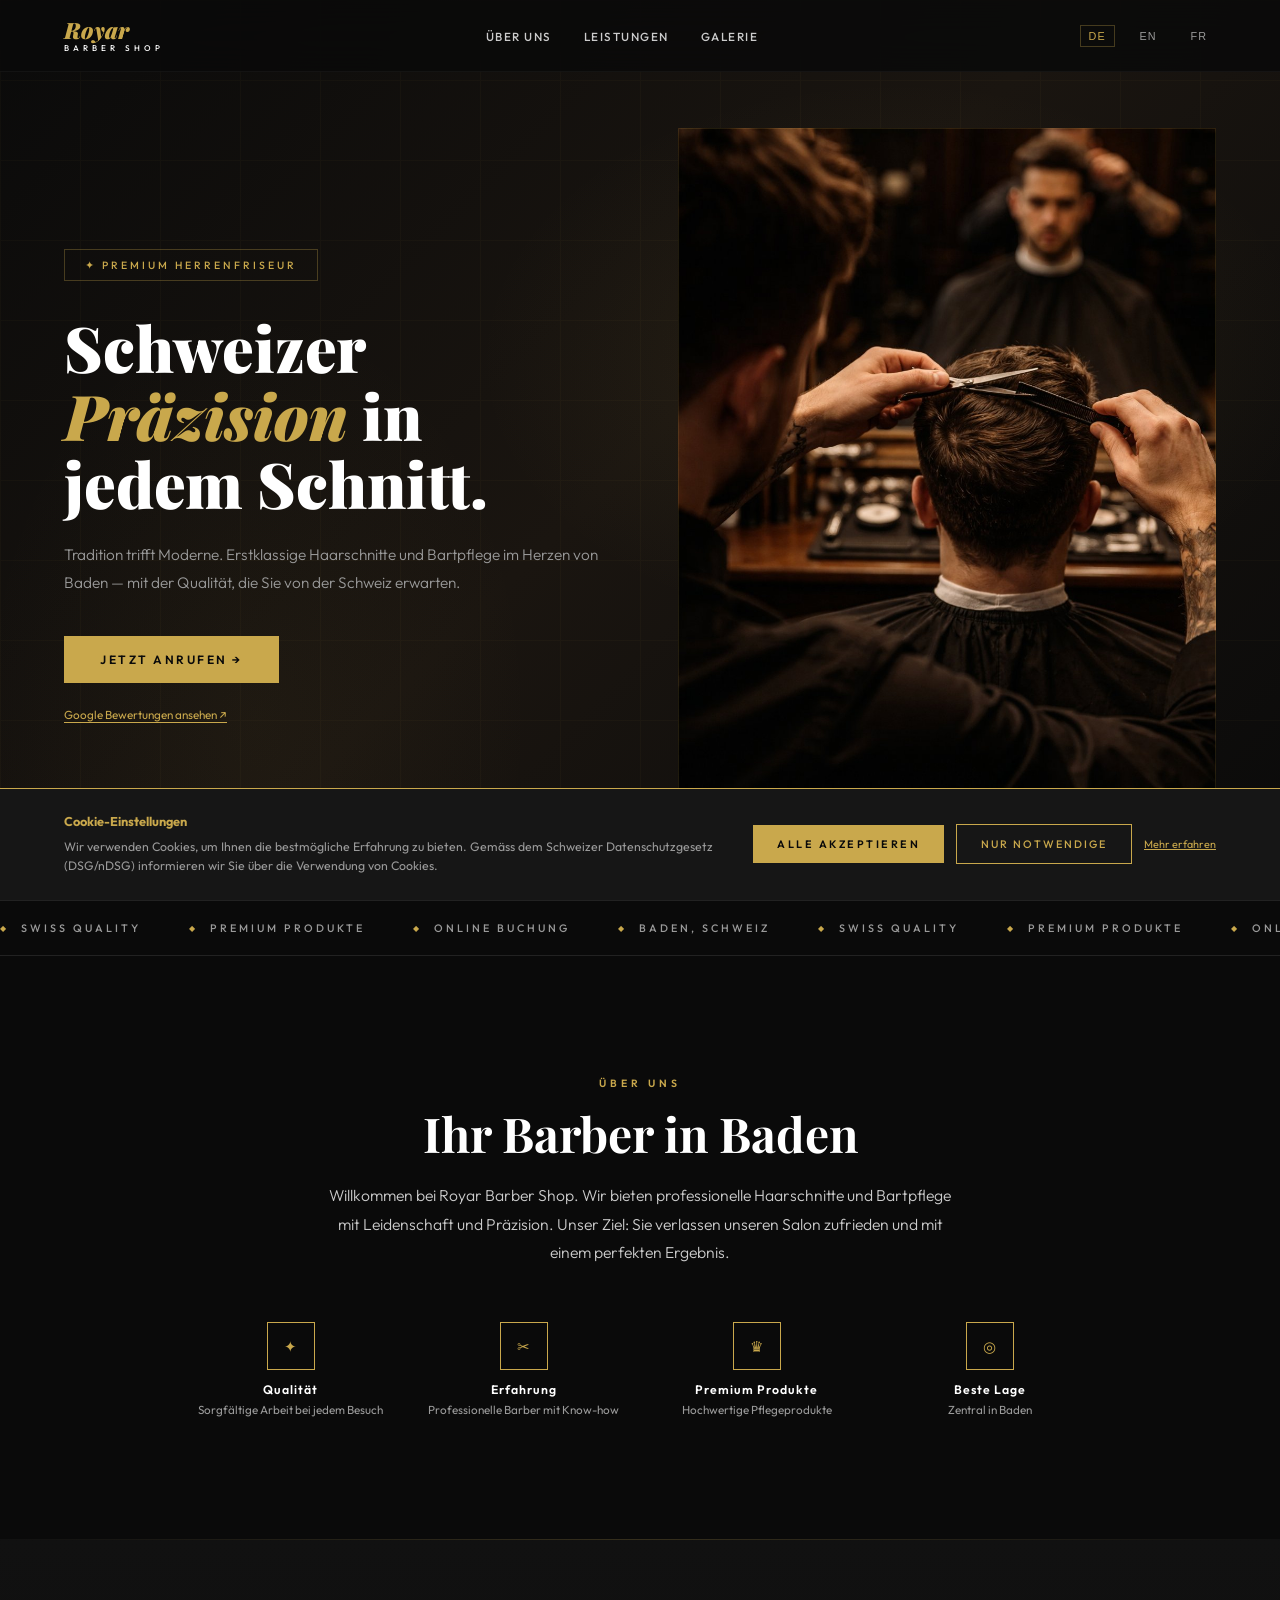
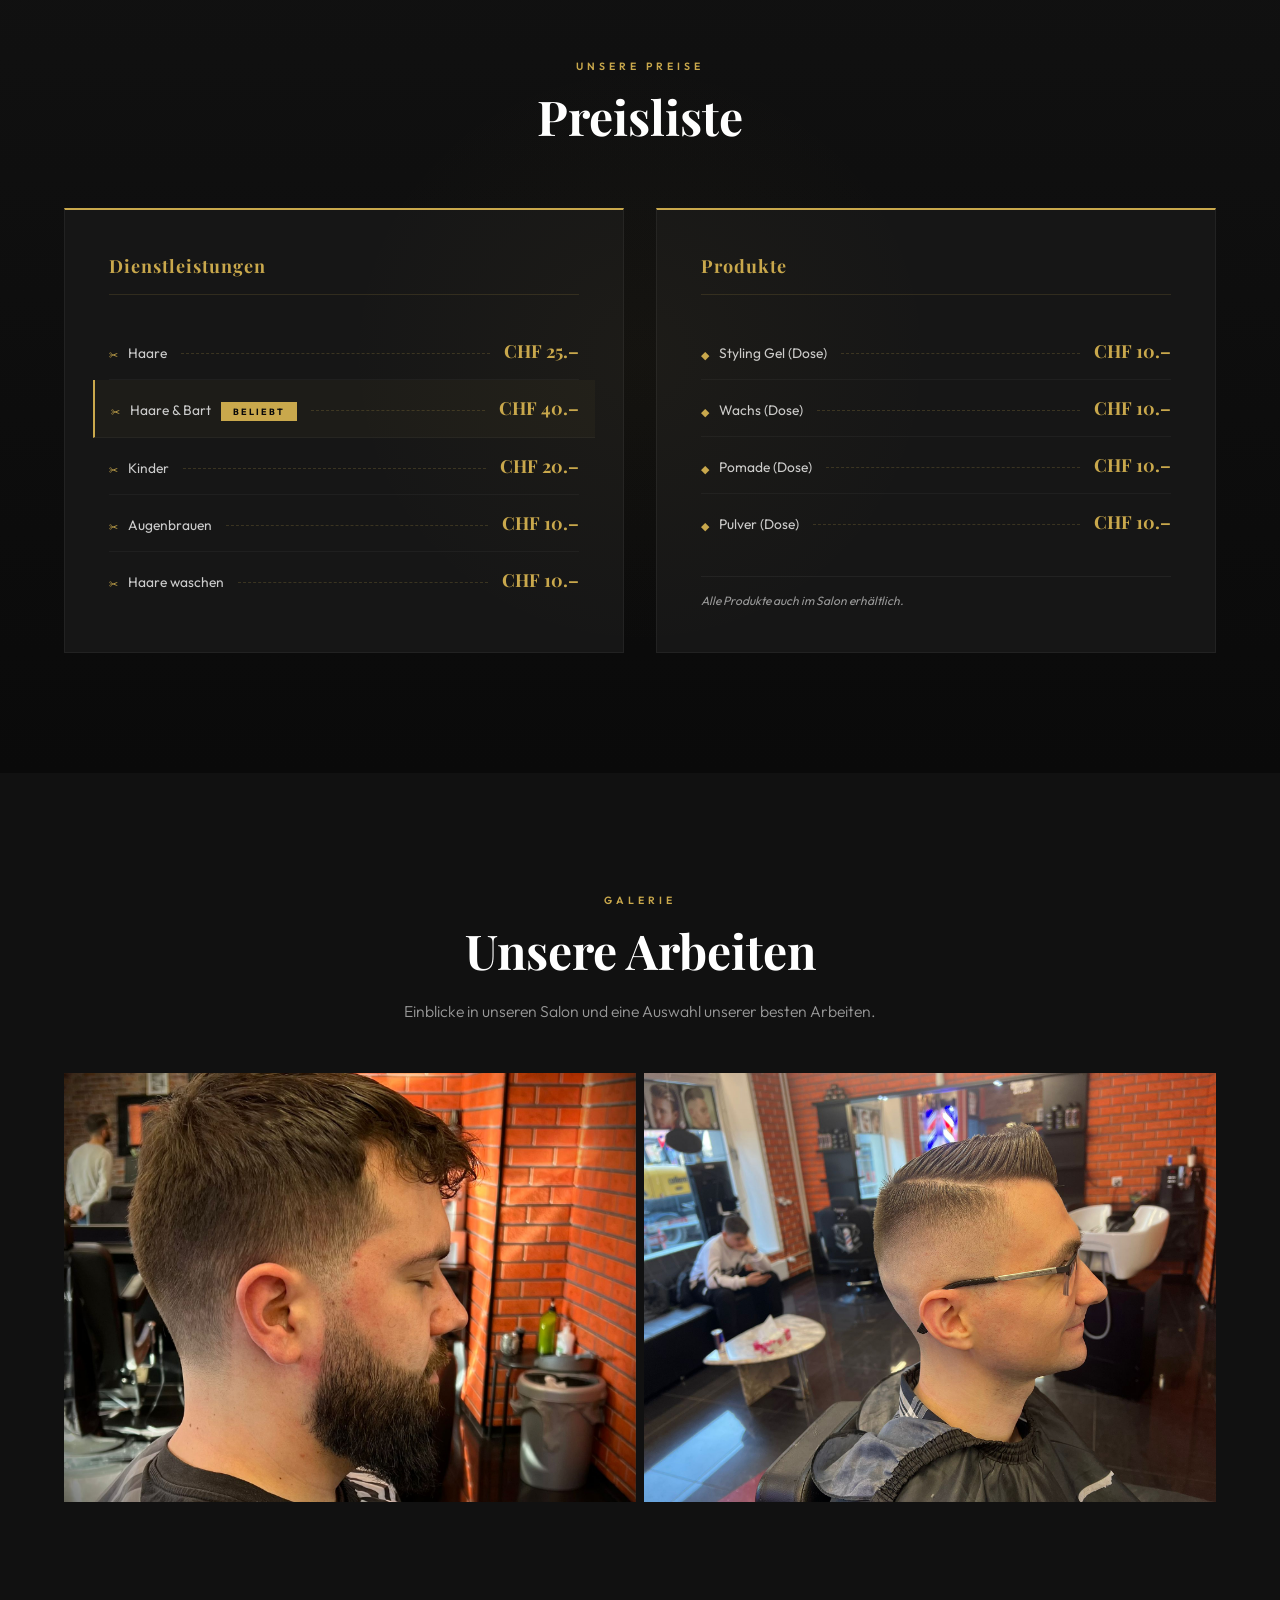
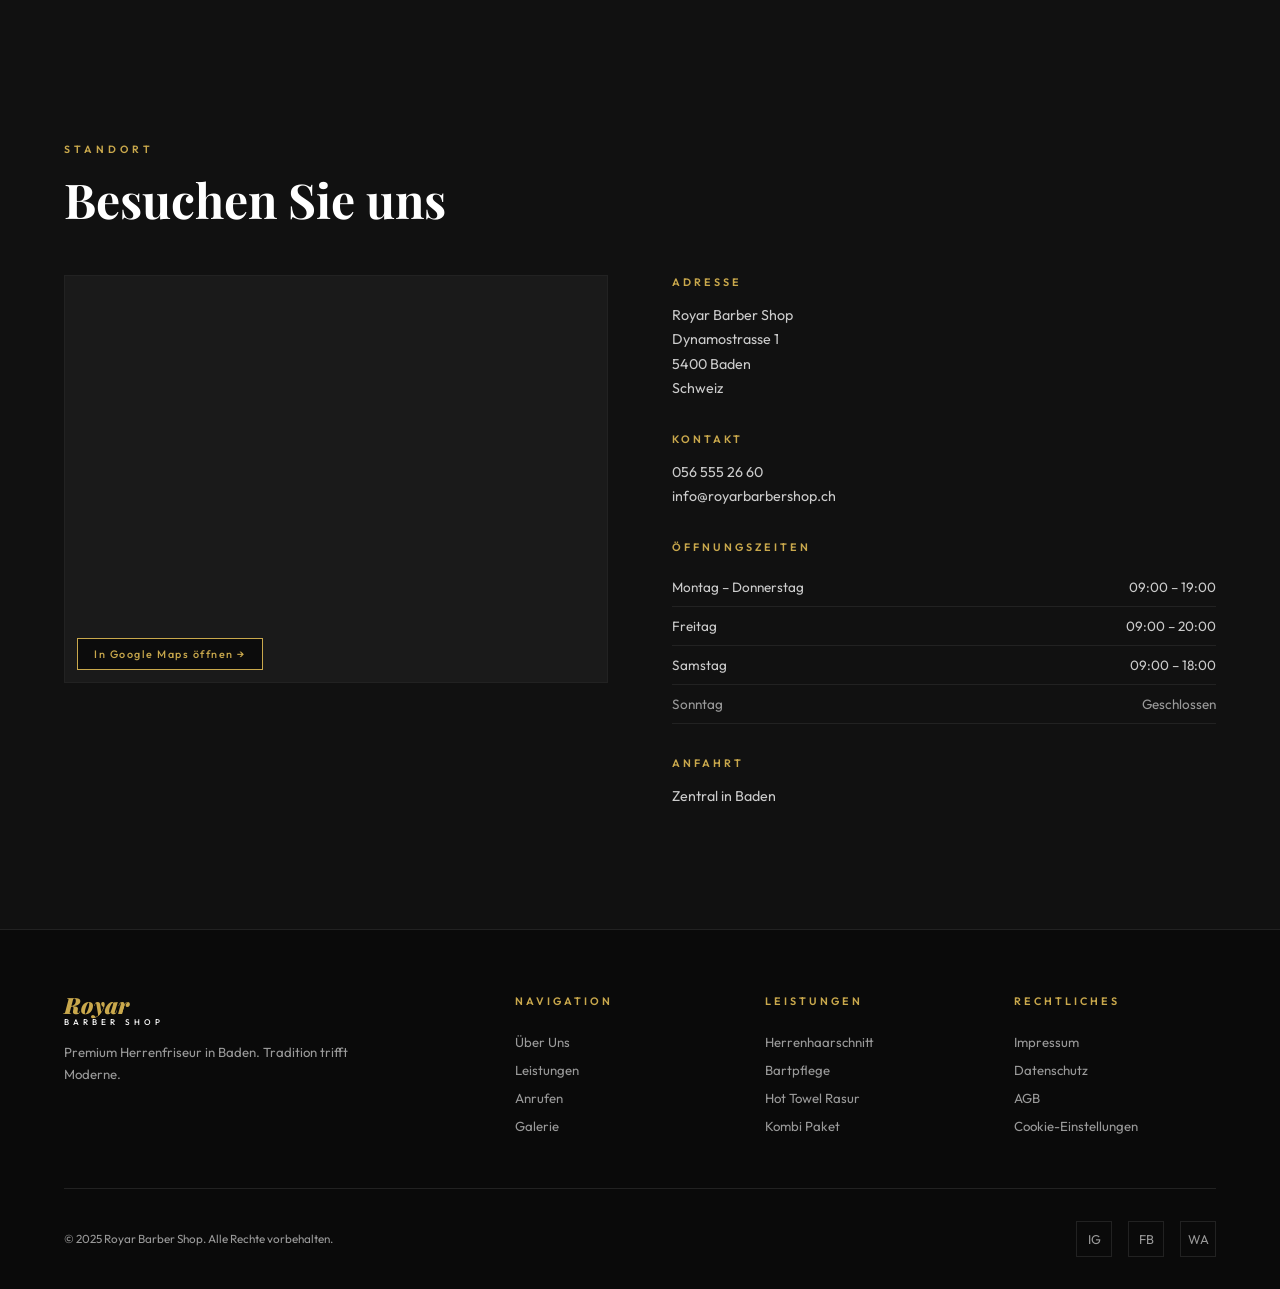
==== index.html @ 0e636677 "cache-busting, fallback degerler ve hata yakalama eklendi - localStorage temizleme: eski royar_data " ====
<!DOCTYPE html>
<html lang="de" dir="ltr">
<head>
<meta charset="UTF-8">
<meta name="viewport" content="width=device-width, initial-scale=1.0">
<title>ROYAR BARBER SHOP — Premium Herrenfriseur Baden</title>
<meta name="description" content="Premium Herrenfriseur in Baden. Tradition trifft Moderne. Erleben Sie Schweizer Präzision in jedem Schnitt. Jetzt online Termin buchen.">
<meta name="theme-color" content="#0A0A0A">
<link rel="alternate" hreflang="de" href="https://royarbarbershop.ch/">
<link rel="alternate" hreflang="en" href="https://royarbarbershop.ch/en/">
<link rel="alternate" hreflang="fr" href="https://royarbarbershop.ch/fr/">
<meta property="og:title" content="ROYAR BARBER SHOP — Premium Herrenfriseur in Baden">
<meta property="og:description" content="Tradition trifft Moderne. Schweizer Präzision in jedem Schnitt.">
<meta property="og:type" content="website">
<meta property="og:locale" content="de_CH">
<meta property="og:locale:alternate" content="en_GB">
<meta property="og:locale:alternate" content="fr_CH">
<script type="application/ld+json">{"@context":"https://schema.org","@type":"BarberShop","name":"ROYAR BARBER SHOP","description":"Premium Herrenfriseur in Baden","url":"https://royarbarbershop.ch","image":"https://royarbarbershop.ch/hero.jpg","address":{"@type":"PostalAddress","streetAddress":"Dynamostrasse 1","addressLocality":"Baden","postalCode":"5400","addressRegion":"AG","addressCountry":"CH"},"geo":{"@type":"GeoCoordinates","latitude":47.3769,"longitude":8.5417},"telephone":"0565552660","email":"info@royarbarbershop.ch","priceRange":"CHF 10 - CHF 40","currenciesAccepted":"CHF","paymentAccepted":"Cash, Credit Card, TWINT","openingHoursSpecification":[{"@type":"OpeningHoursSpecification","dayOfWeek":["Monday","Tuesday","Wednesday","Thursday"],"opens":"09:00","closes":"19:00"},{"@type":"OpeningHoursSpecification","dayOfWeek":"Friday","opens":"09:00","closes":"20:00"},{"@type":"OpeningHoursSpecification","dayOfWeek":"Saturday","opens":"09:00","closes":"18:00"}],"hasOfferCatalog":{"@type":"OfferCatalog","name":"Dienstleistungen","itemListElement":[{"@type":"Offer","itemOffered":{"@type":"Service","name":"Haare"},"price":"25","priceCurrency":"CHF"},{"@type":"Offer","itemOffered":{"@type":"Service","name":"Haare & Bart"},"price":"40","priceCurrency":"CHF"},{"@type":"Offer","itemOffered":{"@type":"Service","name":"Kinder"},"price":"20","priceCurrency":"CHF"},{"@type":"Offer","itemOffered":{"@type":"Service","name":"Augenbrauen"},"price":"10","priceCurrency":"CHF"},{"@type":"Offer","itemOffered":{"@type":"Service","name":"Haare waschen"},"price":"10","priceCurrency":"CHF"}]}}</script>
<!-- Google Analytics 4 — wird später konfiguriert -->
<link rel="icon" type="image/svg+xml" href="data:image/svg+xml,%3Csvg xmlns='http://www.w3.org/2000/svg' viewBox='0 0 32 32'%3E%3Crect width='32' height='32' rx='6' fill='%230A0A0A'/%3E%3Ctext x='50%25' y='54%25' dominant-baseline='middle' text-anchor='middle' font-family='Georgia,serif' font-size='20' font-weight='bold' fill='%23C9A84C'%3ER%3C/text%3E%3C/svg%3E">
<link rel="preconnect" href="https://fonts.googleapis.com">
<link rel="preconnect" href="https://fonts.gstatic.com" crossorigin>
<link href="https://fonts.googleapis.com/css2?family=Playfair+Display:ital,wght@0,400;0,700;0,900;1,400&family=Outfit:wght@300;400;500;600;700&display=swap" rel="stylesheet">
<link rel="stylesheet" href="styles.css">
</head>
<body>
<!-- Skip Link for a11y -->
<a href="#main" class="skip-link">Zum Inhalt springen</a>

<nav id="nav" role="navigation" aria-label="Hauptnavigation"><div class="nav-in">
<a href="#" class="logo" aria-label="Royar Barber Shop - Startseite"><div class="logo-text"><span class="logo-name">Royar</span><span class="logo-sub">BARBER SHOP</span></div></a>
<ul class="nav-links" role="list">
<li><a href="#about" data-i18n="nav_about">Über Uns</a></li>
<li><a href="#services" data-i18n="nav_services">Leistungen</a></li>
<li><a href="#gallery" data-i18n="nav_gallery">Galerie</a></li>
</ul>
<div class="nav-r">
<button class="lang-btn on" data-lang="de" aria-label="Deutsch">DE</button>
<button class="lang-btn" data-lang="en" aria-label="English">EN</button>
<button class="lang-btn" data-lang="fr" aria-label="Français">FR</button>
<button class="burger" id="burger" aria-label="Menü öffnen" aria-expanded="false" aria-controls="mobMenu"><span></span><span></span><span></span></button>
</div></div></nav>

<div class="mob-menu" id="mobMenu" role="dialog" aria-label="Mobile Navigation">
<a href="#about" data-i18n="nav_about">Über Uns</a>
<a href="#services" data-i18n="nav_services">Leistungen</a>
<a href="#gallery" data-i18n="nav_gallery">Galerie</a>
<a href="#location" data-i18n="nav_location">Standort</a>
</div>

<main id="main">

<section class="hero" id="hero" aria-label="Hero">
<div class="hero-bg"><div class="hero-grid" aria-hidden="true"></div></div>
<div class="hero-ct">
<div class="hero-text">
<div class="hero-badge" data-i18n="hero_badge" data-i18n-html="true">✦ Premium Herrenfriseur</div>
<h1 class="hero-h1" data-i18n="hero_h1" data-i18n-html="true">Schweizer <em>Präzision</em> in jedem Schnitt.</h1>
<p class="hero-sub" data-i18n="hero_sub">Tradition trifft Moderne. Erstklassige Haarschnitte und Bartpflege im Herzen von Baden — mit der Qualität, die Sie von der Schweiz erwarten.</p>
<div class="hero-actions">
<a href="tel:0565552660" class="btn-gold" data-i18n="hero_cta_call">Jetzt Anrufen →</a>
</div>
<a href="https://maps.google.com/maps/place//data=!4m2!3m1!1s0x47906cc76164c001:0x74dcf6cd26779edf" class="google-reviews-link" target="_blank" rel="noopener" data-i18n="hero_google_reviews">Google Bewertungen ansehen ↗</a>
</div>
<div class="hero-vis">
<div class="hero-frame">
<img src="hero.png" alt="Royar Barber Shop" loading="eager">
</div>
</div>
</div>
</section>

<div class="strip" aria-hidden="true"><div class="strip-in">
<span class="strip-i" data-i18n="strip_quality">Swiss Quality</span><span class="strip-i" data-i18n="strip_products">Premium Produkte</span><span class="strip-i" data-i18n="strip_booking">Online Buchung</span><span class="strip-i">Baden, Schweiz</span>
<span class="strip-i" data-i18n="strip_quality">Swiss Quality</span><span class="strip-i" data-i18n="strip_products">Premium Produkte</span><span class="strip-i" data-i18n="strip_booking">Online Buchung</span><span class="strip-i">Baden, Schweiz</span>
</div></div>

<section class="about" id="about" aria-labelledby="about-title"><div class="ctn">
<div class="about-center reveal">
<div class="sl" data-i18n="about_label">Über Uns</div>
<h2 class="st" id="about-title" data-i18n="about_title">Ihr Barber in Baden</h2>
<p class="about-desc" data-i18n="about_p1">Willkommen bei Royar Barber Shop. Wir bieten professionelle Haarschnitte und Bartpflege mit Leidenschaft und Präzision. Unser Ziel: Sie verlassen unseren Salon zufrieden und mit einem perfekten Ergebnis.</p>
</div>
<div class="about-feats reveal">
<div class="about-feat"><div class="af-icon" aria-hidden="true">✦</div><div class="af-text"><h4 data-i18n="about_f1_title">Qualität</h4><p data-i18n="about_f1_desc">Sorgfältige Arbeit bei jedem Besuch</p></div></div>
<div class="about-feat"><div class="af-icon" aria-hidden="true">✂</div><div class="af-text"><h4 data-i18n="about_f2_title">Erfahrung</h4><p data-i18n="about_f2_desc">Professionelle Barber mit Know-how</p></div></div>
<div class="about-feat"><div class="af-icon" aria-hidden="true">♛</div><div class="af-text"><h4 data-i18n="about_f3_title">Premium Produkte</h4><p data-i18n="about_f3_desc">Hochwertige Pflegeprodukte</p></div></div>
<div class="about-feat"><div class="af-icon" aria-hidden="true">◎</div><div class="af-text"><h4 data-i18n="about_f4_title">Beste Lage</h4><p data-i18n="about_f4_desc">Zentral in Baden</p></div></div>
</div>
</div></section>

<section class="services" id="services" aria-labelledby="svc-title"><div class="ctn">
<div class="svc-hd reveal"><div class="sl" data-i18n="svc_label">Unsere Preise</div><h2 class="st" id="svc-title" data-i18n="svc_title">Preisliste</h2></div>
<div class="price-grid">
<div class="price-card reveal">
<h3 class="price-card-title" data-i18n="svc_services_title">Dienstleistungen</h3>
<ul class="price-list price-list--services" id="dynServices">
<li><span class="price-icon" aria-hidden="true">&#9986;</span><span data-i18n="svc_hair">Haare</span><span class="price-dots"></span><span class="price-val">CHF 25.–</span></li>
<li class="price-popular"><span class="price-icon" aria-hidden="true">&#9986;</span><span data-i18n="svc_hair_beard">Haare & Bart</span><span class="price-badge" data-i18n="svc_popular">BELIEBT</span><span class="price-dots"></span><span class="price-val">CHF 40.–</span></li>
<li><span class="price-icon" aria-hidden="true">&#9986;</span><span data-i18n="svc_kids">Kinder</span><span class="price-dots"></span><span class="price-val">CHF 20.–</span></li>
<li><span class="price-icon" aria-hidden="true">&#9986;</span><span data-i18n="svc_eyebrows">Augenbrauen</span><span class="price-dots"></span><span class="price-val">CHF 10.–</span></li>
<li><span class="price-icon" aria-hidden="true">&#9986;</span><span data-i18n="svc_wash">Haare waschen</span><span class="price-dots"></span><span class="price-val">CHF 10.–</span></li>
</ul>
</div>
<div class="price-card reveal reveal-d1">
<h3 class="price-card-title" data-i18n="svc_products_title">Produkte</h3>
<ul class="price-list price-list--products" id="dynProducts">
<li><span class="price-icon" aria-hidden="true">&#9670;</span><span data-i18n="svc_gel">Styling Gel (Dose)</span><span class="price-dots"></span><span class="price-val">CHF 10.–</span></li>
<li><span class="price-icon" aria-hidden="true">&#9670;</span><span data-i18n="svc_wax">Wachs (Dose)</span><span class="price-dots"></span><span class="price-val">CHF 10.–</span></li>
<li><span class="price-icon" aria-hidden="true">&#9670;</span><span data-i18n="svc_pomade">Pomade (Dose)</span><span class="price-dots"></span><span class="price-val">CHF 10.–</span></li>
<li><span class="price-icon" aria-hidden="true">&#9670;</span><span data-i18n="svc_powder">Pulver (Dose)</span><span class="price-dots"></span><span class="price-val">CHF 10.–</span></li>
</ul>
<p class="price-note" data-i18n="svc_note">Alle Produkte auch im Salon erhältlich.</p>
</div>
</div>
</div></section>



<section class="gallery" id="gallery" aria-labelledby="gal-title"><div class="ctn">
<div class="gal-hd reveal"><div class="sl" data-i18n="gal_label">Galerie</div><h2 class="st" id="gal-title" data-i18n="gal_title">Unsere Arbeiten</h2><p class="ss" data-i18n="gal_subtitle">Einblicke in unseren Salon und eine Auswahl unserer besten Arbeiten.</p></div>
<div class="gal-tabs reveal" role="tablist" aria-label="Galerie Filter">
<button class="gal-tab" role="tab" aria-selected="true" data-filter="all" data-i18n="gal_all">Alle</button>
<button class="gal-tab" role="tab" aria-selected="false" data-filter="hair" data-i18n="gal_hair">Haarschnitte</button>
<button class="gal-tab" role="tab" aria-selected="false" data-filter="beard" data-i18n="gal_beard">Bärte</button>
<button class="gal-tab" role="tab" aria-selected="false" data-filter="salon" data-i18n="gal_salon">Salon</button>
</div>
<div class="gal-grid reveal" role="tabpanel" id="dynGallery">
<div class="gi" data-cat="salon" tabindex="0" role="img" aria-label="Salon Interior"><img src="gallery1.jpg" alt="Salon Interior" style="width:100%;height:100%;object-fit:cover"></div>
<div class="gi" data-cat="hair" tabindex="0" role="img" aria-label="Haarschnitt"><img src="gallery2.jpg" alt="Haarschnitt" style="width:100%;height:100%;object-fit:cover"></div>
<div class="gi" data-cat="beard" tabindex="0" role="img" aria-label="Bartpflege"><svg viewBox="0 0 24 24" fill="none" stroke="currentColor" stroke-width="1" aria-hidden="true"><rect x="3" y="3" width="18" height="18" rx="2"/><circle cx="8.5" cy="8.5" r="1.5"/><path d="M21 15l-5-5L5 21"/></svg></div>
<div class="gi" data-cat="hair" tabindex="0" role="img" aria-label="Haarschnitt"><svg viewBox="0 0 24 24" fill="none" stroke="currentColor" stroke-width="1" aria-hidden="true"><rect x="3" y="3" width="18" height="18" rx="2"/><circle cx="8.5" cy="8.5" r="1.5"/><path d="M21 15l-5-5L5 21"/></svg></div>
<div class="gi" data-cat="salon" tabindex="0" role="img" aria-label="Salon"><svg viewBox="0 0 24 24" fill="none" stroke="currentColor" stroke-width="1" aria-hidden="true"><rect x="3" y="3" width="18" height="18" rx="2"/><circle cx="8.5" cy="8.5" r="1.5"/><path d="M21 15l-5-5L5 21"/></svg></div>
<div class="gi" data-cat="beard" tabindex="0" role="img" aria-label="Bartpflege"><svg viewBox="0 0 24 24" fill="none" stroke="currentColor" stroke-width="1" aria-hidden="true"><rect x="3" y="3" width="18" height="18" rx="2"/><circle cx="8.5" cy="8.5" r="1.5"/><path d="M21 15l-5-5L5 21"/></svg></div>
<div class="gi" data-cat="hair" tabindex="0" role="img" aria-label="Haarschnitt"><svg viewBox="0 0 24 24" fill="none" stroke="currentColor" stroke-width="1" aria-hidden="true"><rect x="3" y="3" width="18" height="18" rx="2"/><circle cx="8.5" cy="8.5" r="1.5"/><path d="M21 15l-5-5L5 21"/></svg></div>
</div></div></section>

<div class="lb" id="lb" role="dialog" aria-modal="true" aria-label="Bildvorschau">
<button class="lb-prev lb-nav" aria-label="Vorheriges Bild">‹</button>
<button class="lb-next lb-nav" aria-label="Nächstes Bild">›</button>
<button class="lb-close" aria-label="Schliessen">×</button>
<div class="lb-body"><p>Bildvorschau — Hier erscheint das Bild in voller Grösse</p></div>
</div>

<section class="location" id="location" aria-labelledby="loc-title"><div class="ctn">
<div class="reveal"><div class="sl" data-i18n="loc_label">Standort</div><h2 class="st" id="loc-title" style="margin-bottom:48px" data-i18n="loc_title">Besuchen Sie uns</h2></div>
<div class="loc-grid">
<div class="loc-map reveal"><iframe src="https://www.google.com/maps/embed?pb=!1m18!1m12!1m3!1d2000!2d8.3064!3d47.4734!2m3!1f0!2f0!3f0!3m2!1i1024!2i768!4f13.1!3m3!1m2!1s0x47906cc76164c001%3A0x74dcf6cd26779edf!2sRoyar%20Barber%20Shop!5e0!3m2!1sde!4v1" width="100%" height="100%" style="border:0;filter:grayscale(1) invert(0.92) contrast(0.9) brightness(0.8)" allowfullscreen loading="lazy" referrerpolicy="no-referrer-when-downgrade"></iframe>
<a href="https://maps.google.com/maps/place//data=!4m2!3m1!1s0x47906cc76164c001:0x74dcf6cd26779edf" target="_blank" rel="noopener" class="map-link">In Google Maps öffnen →</a></div>
<div class="loc-info reveal">
<div class="ib" id="dynAddress"><h4 data-i18n="loc_address">Adresse</h4><p data-i18n="loc_address_val" data-i18n-html="true">Royar Barber Shop<br>Dynamostrasse 1<br>5400 Baden<br>Schweiz</p></div>
<div class="ib" id="dynContact"><h4 data-i18n="nav_contact">Kontakt</h4><p><a href="tel:0565552660" aria-label="Anrufen: 056 555 26 60">056 555 26 60</a></p><p><a href="mailto:info@royarbarbershop.ch">info@royarbarbershop.ch</a></p></div>
<div class="ib" id="dynHours"><h4 data-i18n="loc_hours">Öffnungszeiten</h4><table class="ht" aria-label="Öffnungszeiten"><tr><td data-i18n="loc_mon_thu">Montag – Donnerstag</td><td>09:00 – 19:00</td></tr><tr><td data-i18n="loc_friday">Freitag</td><td>09:00 – 20:00</td></tr><tr><td data-i18n="loc_saturday">Samstag</td><td>09:00 – 18:00</td></tr><tr><td class="ht-off" data-i18n="loc_sunday">Sonntag</td><td class="ht-off" data-i18n="loc_closed">Geschlossen</td></tr></table></div>
<div class="ib"><h4 data-i18n="loc_directions">Anfahrt</h4><p data-i18n="loc_directions_val" data-i18n-html="true">Zentral in Baden</p></div>
</div></div></div></section>



</main>

<footer role="contentinfo"><div class="ctn">
<div class="ft-grid">
<div class="ft-brand"><a href="#" class="logo" aria-label="Royar Barber Shop"><div class="logo-text"><span class="logo-name">Royar</span><span class="logo-sub">BARBER SHOP</span></div></a><p data-i18n="footer_desc">Premium Herrenfriseur in Baden. Tradition trifft Moderne.</p></div>
<div class="ft-col"><h4 data-i18n="footer_nav">Navigation</h4><a href="#about" data-i18n="nav_about">Über Uns</a><a href="#services" data-i18n="nav_services">Leistungen</a><a href="tel:0565552660" data-i18n="nav_call">Anrufen</a><a href="#gallery" data-i18n="nav_gallery">Galerie</a></div>
<div class="ft-col"><h4 data-i18n="nav_services">Leistungen</h4><a href="#services" data-i18n="svc1_name">Herrenhaarschnitt</a><a href="#services" data-i18n="svc2_name">Bartpflege</a><a href="#services">Hot Towel Rasur</a><a href="#services" data-i18n="svc5_name">Kombi Paket</a></div>
<div class="ft-col"><h4 data-i18n="footer_legal">Rechtliches</h4><a href="impressum.html" target="_blank" data-i18n="footer_imprint">Impressum</a><a href="datenschutz.html" target="_blank" data-i18n="footer_privacy">Datenschutz</a><a href="agb.html" target="_blank" data-i18n="footer_terms">AGB</a><a href="cookie-richtlinie.html" target="_blank" data-i18n="footer_cookies">Cookie-Einstellungen</a></div>
</div>
<div class="ft-btm"><span data-i18n="footer_copy">© 2025 Royar Barber Shop. Alle Rechte vorbehalten.</span><div class="ft-soc"><a href="#" aria-label="Instagram">IG</a><a href="#" aria-label="Facebook">FB</a><a href="#" aria-label="WhatsApp">WA</a></div></div>
</div></footer>



<div class="cookie-banner" id="cookieBanner" role="dialog" aria-label="Cookie Einstellungen">
<div class="cookie-inner">
<div class="cookie-text">
<h4 data-i18n="cookie_title">Cookie-Einstellungen</h4>
<p data-i18n="cookie_desc">Wir verwenden Cookies, um Ihnen die bestmögliche Erfahrung zu bieten. Gemäss dem Schweizer Datenschutzgesetz (DSG/nDSG) informieren wir Sie über die Verwendung von Cookies.</p>
</div>
<div class="cookie-actions">
<button class="btn-gold cookie-accept" id="cookieAccept" data-i18n="cookie_accept">Alle akzeptieren</button>
<button class="btn-outline cookie-settings" id="cookieSettings" data-i18n="cookie_only_essential">Nur notwendige</button>
<a href="cookie-richtlinie.html" class="cookie-link" data-i18n="cookie_more" target="_blank">Mehr erfahren</a>
</div>
</div>
</div>

<div class="toast" id="toast" role="alert" aria-live="polite"><button class="toast-close" aria-label="Schliessen">×</button><div class="toast-title"></div><div class="toast-msg"></div></div>
<script>localStorage.removeItem('royar_data');</script>
<script src="script.js?v=2"></script>
</body>
</html>
---- styles.css ----
/* ═══ RESET & VARIABLES ═══ */
:root{--black:#0A0A0A;--dark:#111;--card:#161616;--border:#222;--white:#FFF;--cream:#F5F0EB;--gold:#C9A84C;--gold-l:#D4B95E;--gold-d:#A88B3A;--muted:#9A9A9A;--light:#CCC;--fd:'Playfair Display',Georgia,serif;--fb:'Outfit',sans-serif;--nav:72px;--ease:cubic-bezier(.25,.46,.45,.94);--focus-ring:0 0 0 3px rgba(201,168,76,.45)}
*,*::before,*::after{margin:0;padding:0;box-sizing:border-box}
html{scroll-behavior:smooth;font-size:clamp(15px,1vw,16px)}
body{font-family:var(--fb);background:var(--black);color:var(--white);overflow-x:hidden;-webkit-font-smoothing:antialiased;-moz-osx-font-smoothing:grayscale}

/* ═══ FOCUS & A11Y ═══ */
:focus-visible{outline:none;box-shadow:var(--focus-ring)}
.skip-link{position:absolute;top:-100%;left:16px;padding:12px 24px;background:var(--gold);color:var(--black);font-weight:600;font-size:.85rem;z-index:9999;border-radius:0 0 4px 4px;transition:top .2s}
.skip-link:focus{top:0}
@media(prefers-reduced-motion:reduce){*,*::before,*::after{animation-duration:.01ms!important;animation-iteration-count:1!important;transition-duration:.01ms!important;scroll-behavior:auto!important}}

/* ═══ LAYOUT ═══ */
.ctn{max-width:1200px;margin:0 auto;padding:0 clamp(16px,4vw,24px)}

/* ═══ BUTTONS ═══ */
.btn-gold{display:inline-flex;align-items:center;gap:10px;padding:16px 36px;background:var(--gold);color:var(--black);font-family:var(--fb);font-weight:600;font-size:.8rem;letter-spacing:2.5px;text-transform:uppercase;border:none;cursor:pointer;text-decoration:none;transition:all .35s var(--ease);position:relative;overflow:hidden}
.btn-gold::before{content:'';position:absolute;top:0;left:-100%;width:100%;height:100%;background:linear-gradient(90deg,transparent,rgba(255,255,255,.2),transparent);transition:left .5s}
.btn-gold:hover::before{left:100%}
.btn-gold:hover{background:var(--gold-l);transform:translateY(-2px);box-shadow:0 8px 30px rgba(201,168,76,.25)}
.btn-gold:active{transform:translateY(0)}
.btn-outline{display:inline-flex;align-items:center;gap:8px;padding:14px 32px;background:transparent;color:var(--gold);font-family:var(--fb);font-weight:500;font-size:.8rem;letter-spacing:2px;text-transform:uppercase;border:1px solid var(--gold);cursor:pointer;text-decoration:none;transition:all .35s var(--ease)}
.btn-outline:hover{background:var(--gold);color:var(--black)}

/* ═══ SECTION TITLES ═══ */
.sl{font-family:var(--fb);font-size:.7rem;font-weight:600;letter-spacing:4px;text-transform:uppercase;color:var(--gold);margin-bottom:16px}
.st{font-family:var(--fd);font-size:clamp(2rem,4vw,3.2rem);font-weight:700;line-height:1.15;margin-bottom:20px}
.ss{font-size:1.05rem;font-weight:300;color:var(--muted);line-height:1.7;max-width:560px}

/* ═══ TOAST NOTIFICATION ═══ */
.toast{position:fixed;bottom:32px;right:32px;z-index:9999;padding:20px 28px;background:var(--card);border:1px solid var(--gold);color:var(--white);font-size:.9rem;line-height:1.5;max-width:380px;transform:translateY(120%);opacity:0;transition:all .4s var(--ease);pointer-events:none}
.toast.show{transform:translateY(0);opacity:1;pointer-events:auto}
.toast-title{font-weight:700;margin-bottom:6px;color:var(--gold);font-size:.75rem;letter-spacing:2px;text-transform:uppercase}
.toast-close{position:absolute;top:12px;right:14px;background:none;border:none;color:var(--muted);cursor:pointer;font-size:1.1rem;padding:4px}
.toast-close:hover{color:var(--white)}

/* ═══ NAV ═══ */
nav{position:fixed;top:0;left:0;right:0;z-index:1000;height:var(--nav);background:rgba(10,10,10,.85);backdrop-filter:blur(20px);-webkit-backdrop-filter:blur(20px);border-bottom:1px solid rgba(255,255,255,.04);transition:background .4s,box-shadow .4s}
nav.scrolled{background:rgba(10,10,10,.97);box-shadow:0 2px 40px rgba(0,0,0,.5)}
.nav-in{max-width:1200px;margin:0 auto;height:100%;padding:0 clamp(16px,4vw,24px);display:flex;align-items:center;justify-content:space-between}
.logo{text-decoration:none}
.logo-text{display:flex;flex-direction:column;align-items:flex-start;line-height:1}
.logo-name{font-family:var(--fd);font-size:1.5rem;font-weight:900;font-style:italic;color:var(--gold)}
.logo-sub{font-family:var(--fb);font-size:.55rem;font-weight:500;letter-spacing:4px;color:var(--white);text-transform:uppercase;margin-top:2px}
.nav-links{display:flex;gap:clamp(16px,2.5vw,32px);list-style:none}
.nav-links a{font-size:.78rem;font-weight:500;letter-spacing:1.5px;text-transform:uppercase;color:var(--light);text-decoration:none;transition:color .3s;position:relative;padding:4px 0}
.nav-links a::after{content:'';position:absolute;bottom:-2px;left:0;width:0;height:1px;background:var(--gold);transition:width .3s}
.nav-links a:hover,.nav-links a:focus-visible{color:var(--gold)}
.nav-links a:hover::after,.nav-links a:focus-visible::after{width:100%}
.nav-r{display:flex;align-items:center;gap:16px}
.lang-btn{font-size:.72rem;font-weight:500;letter-spacing:1px;color:var(--muted);cursor:pointer;background:none;border:1px solid transparent;padding:4px 8px;transition:all .3s}
.lang-btn:hover{color:var(--gold)}
.lang-btn.on{color:var(--gold);border-color:rgba(201,168,76,.3)}
.nav-cta{padding:10px 24px;background:var(--gold);color:var(--black);font-family:var(--fb);font-size:.72rem;font-weight:600;letter-spacing:2px;text-transform:uppercase;border:none;cursor:pointer;text-decoration:none;transition:all .3s}
.nav-cta:hover{background:var(--gold-l)}
.burger{display:none;background:none;border:none;cursor:pointer;width:28px;height:20px;position:relative;padding:0}
.burger span{display:block;width:100%;height:2px;background:var(--white);position:absolute;left:0;transition:all .3s}
.burger span:nth-child(1){top:0}.burger span:nth-child(2){top:9px}.burger span:nth-child(3){top:18px}
.burger.open span:nth-child(1){top:9px;transform:rotate(45deg)}.burger.open span:nth-child(2){opacity:0}.burger.open span:nth-child(3){top:9px;transform:rotate(-45deg)}
.mob-menu{display:none;position:fixed;top:var(--nav);left:0;right:0;bottom:0;background:var(--black);z-index:999;padding:48px 24px;flex-direction:column;gap:20px;overflow-y:auto}
.mob-menu.open{display:flex}
.mob-menu a{font-size:1.3rem;font-weight:500;color:var(--white);text-decoration:none;letter-spacing:2px;text-transform:uppercase;padding:14px 0;border-bottom:1px solid var(--border);transition:color .3s}
.mob-menu a:hover,.mob-menu a:focus-visible{color:var(--gold)}

/* ═══ HERO ═══ */
.hero{min-height:100vh;min-height:100dvh;display:flex;align-items:center;position:relative;overflow:hidden;padding-top:var(--nav)}
.hero-bg{position:absolute;inset:0;background:linear-gradient(135deg,#0A0A0A 0%,#1a1510 50%,#0A0A0A 100%)}
.hero-bg::before{content:'';position:absolute;inset:0;background:radial-gradient(ellipse 600px 400px at 70% 40%,rgba(201,168,76,.08) 0%,transparent 70%),radial-gradient(ellipse 400px 600px at 20% 80%,rgba(201,168,76,.04) 0%,transparent 70%)}
.hero-grid{position:absolute;inset:0;opacity:.03;background-image:linear-gradient(var(--gold) 1px,transparent 1px),linear-gradient(90deg,var(--gold) 1px,transparent 1px);background-size:80px 80px}
.hero-ct{position:relative;z-index:2;max-width:1200px;margin:0 auto;padding:0 clamp(16px,4vw,24px);display:grid;grid-template-columns:1fr 1fr;gap:clamp(40px,6vw,80px);align-items:center}
.hero-text{max-width:560px}
.hero-badge{display:inline-flex;align-items:center;gap:10px;padding:8px 20px;margin-bottom:32px;border:1px solid rgba(201,168,76,.3);font-size:.7rem;font-weight:500;letter-spacing:3px;text-transform:uppercase;color:var(--gold);animation:fadeUp .8s var(--ease) both}
.hero-h1{font-family:var(--fd);font-size:clamp(2.4rem,5vw,4.2rem);font-weight:900;line-height:1.08;margin-bottom:24px;animation:fadeUp .8s var(--ease) .15s both}
.hero-h1 em{font-style:italic;color:var(--gold)}
.hero-sub{font-size:clamp(.95rem,1.2vw,1.1rem);font-weight:300;color:var(--muted);line-height:1.8;margin-bottom:40px;animation:fadeUp .8s var(--ease) .3s both}
.hero-actions{display:flex;gap:16px;flex-wrap:wrap;animation:fadeUp .8s var(--ease) .45s both}
.google-reviews-link{display:inline-block;margin-top:24px;font-size:.78rem;font-weight:400;color:var(--gold);text-decoration:underline;text-underline-offset:3px;transition:color .3s;animation:fadeUp .8s var(--ease) .6s both}
.google-reviews-link:hover{color:var(--gold-l)}
.hero-vis{position:relative;animation:fadeIn 1.2s var(--ease) .4s both}
.hero-frame{position:relative;width:100%;aspect-ratio:3/4;background:var(--dark);overflow:hidden}
.hero-frame::before{content:'';position:absolute;inset:0;border:1px solid rgba(201,168,76,.15);z-index:2;pointer-events:none}
.hero-frame img{width:100%;height:100%;object-fit:cover;display:block}
.hero-ph{width:100%;height:100%;background:linear-gradient(160deg,#1a1510,#0d0b08);display:flex;align-items:center;justify-content:center;flex-direction:column;gap:16px}
.hero-ph svg{width:80px;height:80px;opacity:.3}
.hero-ph span{font-size:.7rem;color:var(--muted);letter-spacing:3px;text-transform:uppercase}

/* ═══ TRUST STRIP ═══ */
.strip{padding:20px 0;border-top:1px solid var(--border);border-bottom:1px solid var(--border);overflow:hidden}
.strip-in{display:flex;gap:48px;align-items:center;animation:marquee 30s linear infinite;width:max-content}
.strip-i{font-size:.72rem;font-weight:500;letter-spacing:3px;text-transform:uppercase;color:var(--muted);white-space:nowrap;display:flex;align-items:center;gap:12px}
.strip-i::before{content:'◆';color:var(--gold);font-size:.5rem}
@keyframes marquee{from{transform:translateX(0)}to{transform:translateX(-50%)}}

/* ═══ ABOUT ═══ */
.about{padding:clamp(80px,10vw,120px) 0}
.about-center{max-width:800px;margin:0 auto;text-align:center;margin-bottom:56px}
.about-desc{font-size:1.05rem;font-weight:300;color:var(--light);line-height:1.8;max-width:640px;margin:0 auto}
.about-feats{display:grid;grid-template-columns:repeat(4,1fr);gap:32px;max-width:900px;margin:0 auto}
.about-feat{display:flex;flex-direction:column;align-items:center;text-align:center;gap:12px}
.af-icon{width:48px;height:48px;min-width:48px;border:1px solid var(--gold);display:flex;align-items:center;justify-content:center;color:var(--gold);font-size:1rem;flex-shrink:0}
.af-text h4{font-size:.82rem;font-weight:600;letter-spacing:1px;margin-bottom:4px}
.af-text p{font-size:.78rem;color:var(--muted);line-height:1.5;margin:0}
@media(max-width:768px){.about-feats{grid-template-columns:1fr 1fr;gap:24px}}

/* ═══ SERVICES / PRICE LIST ═══ */
.services{padding:clamp(80px,10vw,120px) 0;background:linear-gradient(180deg,var(--dark) 0%,var(--black) 100%);position:relative}
.services::before{content:'';position:absolute;top:0;left:0;right:0;height:1px;background:linear-gradient(90deg,transparent,var(--gold),transparent);opacity:.2}
.services::after{content:'';position:absolute;top:50%;left:50%;transform:translate(-50%,-50%);width:600px;height:600px;background:radial-gradient(circle,rgba(201,168,76,.04) 0%,transparent 70%);pointer-events:none}
.svc-hd{text-align:center;margin-bottom:64px}
.price-grid{display:grid;grid-template-columns:1fr 1fr;gap:32px;align-items:stretch}
.price-card{background:var(--card);border:1px solid var(--border);border-top:2px solid var(--gold);padding:clamp(32px,4vw,44px);position:relative;overflow:hidden;transition:border-color .4s,transform .4s,box-shadow .4s;display:flex;flex-direction:column}
.price-card:hover{border-color:rgba(201,168,76,.3);transform:translateY(-4px);box-shadow:0 12px 40px rgba(0,0,0,.3)}
.price-card-title{font-family:var(--fd);font-size:1.2rem;font-weight:700;color:var(--gold);margin-bottom:28px;padding-bottom:16px;border-bottom:1px solid rgba(201,168,76,.15);letter-spacing:1px}
.price-list{list-style:none;padding:0;margin:0;flex:1}
.price-list li{display:flex;align-items:baseline;gap:10px;padding:16px 0;border-bottom:1px solid rgba(255,255,255,.04);transition:background .3s}
.price-list li:last-child{border-bottom:none}
.price-icon{font-size:.7rem;color:var(--gold);flex-shrink:0;position:relative;top:1px}
.price-list li span:nth-child(2){font-size:.92rem;color:var(--light);white-space:nowrap}
.price-dots{flex:1;border-bottom:1px dashed rgba(201,168,76,.2);min-width:20px;margin:0 4px;position:relative;top:-4px}
.price-val{font-family:var(--fd);font-size:1.2rem;font-weight:700;color:var(--gold);white-space:nowrap}
.price-popular{background:rgba(201,168,76,.04);margin:0 -16px;padding-left:16px!important;padding-right:16px!important;border-left:2px solid var(--gold)}
.price-badge{font-size:.6rem;font-weight:700;letter-spacing:2px;color:var(--black);background:var(--gold);padding:4px 12px;white-space:nowrap;flex-shrink:0}
.price-note{font-size:.8rem;color:var(--muted);font-style:italic;margin-top:24px;padding-top:16px;border-top:1px solid var(--border)}
@media(max-width:768px){.price-grid{grid-template-columns:1fr}}

/* ═══ GALLERY ═══ */
.gallery{padding:clamp(80px,10vw,120px) 0;background:var(--dark)}
.gal-hd{text-align:center;margin-bottom:48px}
.gal-hd .ss{margin:0 auto}
.gal-tabs{display:flex;justify-content:center;gap:8px;margin-bottom:48px;flex-wrap:wrap}
.gal-tab{padding:10px 24px;background:none;border:1px solid var(--border);color:var(--muted);font-family:var(--fb);font-size:.75rem;font-weight:500;letter-spacing:1.5px;text-transform:uppercase;cursor:pointer;transition:all .3s;min-height:44px}
.gal-tab[aria-selected="true"],.gal-tab:hover{border-color:var(--gold);color:var(--gold);background:rgba(201,168,76,.05)}
.gal-grid{display:grid;grid-template-columns:repeat(4,1fr);gap:8px}
.gi{aspect-ratio:1;background:linear-gradient(160deg,#1a1510,#0d0b08);display:flex;align-items:center;justify-content:center;cursor:pointer;overflow:hidden;position:relative;transition:all .4s}
.gi::after{content:'';position:absolute;inset:0;background:rgba(201,168,76,0);transition:background .4s}
.gi:hover::after,.gi:focus-visible::after{background:rgba(201,168,76,.1)}
/* default: 4-col grid with first item spanning */
.gi:first-child{grid-row:span 2;grid-column:span 2;aspect-ratio:auto}
.gi svg{width:32px;height:32px;opacity:.12;z-index:1}.gi:first-child svg{width:56px;height:56px}
/* dynamic gallery responsive layouts */
.gal-count-1{grid-template-columns:1fr}.gal-count-1 .gi{aspect-ratio:16/9}
.gal-count-1 .gi:first-child{grid-row:span 1;grid-column:span 1}
.gal-count-2{grid-template-columns:1fr 1fr}.gal-count-2 .gi{aspect-ratio:4/3}
.gal-count-2 .gi:first-child{grid-row:span 1;grid-column:span 1}
.gal-count-3{grid-template-columns:1fr 1fr}.gal-count-3 .gi:first-child{grid-row:span 2;grid-column:span 1;aspect-ratio:auto}
.gal-count-3 .gi{aspect-ratio:4/3}
.gal-count-4,.gal-count-5{grid-template-columns:repeat(auto-fill,minmax(280px,1fr))}.gal-count-4 .gi:first-child,.gal-count-5 .gi:first-child{grid-row:span 1;grid-column:span 1}
.gal-more{font-size:.78rem!important}

/* ═══ LIGHTBOX ═══ */
.lb{display:none;position:fixed;inset:0;z-index:9999;background:rgba(0,0,0,.96);align-items:center;justify-content:center;padding:24px}
.lb.open{display:flex}
.lb-close{position:absolute;top:20px;right:20px;background:none;border:1px solid rgba(255,255,255,.2);color:var(--white);width:48px;height:48px;font-size:1.4rem;cursor:pointer;display:flex;align-items:center;justify-content:center;transition:border-color .3s}
.lb-close:hover{border-color:var(--gold);color:var(--gold)}
.lb-body{text-align:center;color:var(--muted)}
.lb-nav{position:absolute;top:50%;transform:translateY(-50%);background:none;border:1px solid rgba(255,255,255,.15);color:var(--white);width:48px;height:48px;font-size:1.2rem;cursor:pointer;display:flex;align-items:center;justify-content:center;transition:all .3s}
.lb-nav:hover{border-color:var(--gold);color:var(--gold)}
.lb-prev{left:20px}.lb-next{right:20px}

/* ═══ LOCATION ═══ */
.location{padding:clamp(80px,10vw,120px) 0;background:var(--dark)}
.loc-grid{display:grid;grid-template-columns:1fr 1fr;gap:clamp(32px,5vw,64px)}
.loc-map{aspect-ratio:4/3;background:#1a1a1a;border:1px solid var(--border);position:relative;overflow:hidden}
.loc-map iframe{position:absolute;inset:0;width:100%;height:100%}
.map-link{position:absolute;bottom:12px;left:12px;z-index:2;padding:8px 16px;background:rgba(10,10,10,.9);border:1px solid var(--gold);color:var(--gold);font-family:var(--fb);font-size:.72rem;font-weight:500;letter-spacing:1.5px;text-decoration:none;transition:all .3s}
.map-link:hover{background:var(--gold);color:var(--black)}
.loc-info{display:flex;flex-direction:column;gap:32px}
.ib h4{font-size:.72rem;font-weight:600;letter-spacing:3px;text-transform:uppercase;color:var(--gold);margin-bottom:14px}
.ib p,.ib a{font-size:.95rem;color:var(--light);line-height:1.7;text-decoration:none}
.ib a:hover,.ib a:focus-visible{color:var(--gold)}
.ht{width:100%;border-collapse:collapse}
.ht tr{border-bottom:1px solid var(--border)}
.ht td{padding:10px 0;font-size:.9rem;color:var(--light)}
.ht td:last-child{text-align:right}
.ht-off{color:var(--muted)!important}

/* ═══ FOOTER ═══ */
footer{padding:64px 0 32px;border-top:1px solid var(--border)}
.ft-grid{display:grid;grid-template-columns:2fr 1fr 1fr 1fr;gap:48px;margin-bottom:48px}
.ft-brand .logo{display:inline-block;margin-bottom:16px}
.ft-brand p{font-size:.88rem;color:var(--muted);line-height:1.6;max-width:300px}
.ft-col h4{font-size:.72rem;font-weight:600;letter-spacing:3px;text-transform:uppercase;color:var(--gold);margin-bottom:20px}
.ft-col a{display:block;padding:6px 0;font-size:.88rem;color:var(--muted);text-decoration:none;transition:color .3s}
.ft-col a:hover,.ft-col a:focus-visible{color:var(--gold)}
.ft-btm{display:flex;justify-content:space-between;align-items:center;padding-top:32px;border-top:1px solid var(--border);font-size:.78rem;color:var(--muted)}
.ft-soc{display:flex;gap:16px}
.ft-soc a{width:36px;height:36px;border:1px solid var(--border);display:flex;align-items:center;justify-content:center;color:var(--muted);text-decoration:none;font-size:.85rem;transition:all .3s}
.ft-soc a:hover,.ft-soc a:focus-visible{border-color:var(--gold);color:var(--gold)}

/* ═══ ANIMATIONS ═══ */
@keyframes fadeUp{from{opacity:0;transform:translateY(24px)}to{opacity:1;transform:translateY(0)}}
@keyframes fadeIn{from{opacity:0}to{opacity:1}}
.reveal{opacity:0;transform:translateY(32px);transition:opacity .8s var(--ease),transform .8s var(--ease)}
.reveal.vis{opacity:1;transform:translateY(0)}
.reveal-d1{transition-delay:.1s}.reveal-d2{transition-delay:.2s}.reveal-d3{transition-delay:.3s}

/* ═══ RESPONSIVE ═══ */
/* ═══ RESPONSIVE ═══ */
@media(max-width:1024px){
.hero-ct,.loc-grid{grid-template-columns:1fr}
.hero-vis{max-width:500px}
.price-grid{gap:24px}
.ft-grid{grid-template-columns:1fr 1fr}
}
@media(max-width:768px){
.nav-links{display:none}.burger{display:block}
.hero{min-height:auto;padding:100px 0 60px}
.hero-ct{gap:40px}
.gal-grid{grid-template-columns:repeat(2,1fr)}.gi:first-child{grid-row:span 1;grid-column:span 2}
.about-feats{grid-template-columns:1fr 1fr}
.price-grid{grid-template-columns:1fr}
.loc-grid{grid-template-columns:1fr}
.loc-map{aspect-ratio:16/9}
.ft-grid{grid-template-columns:1fr;gap:32px}
.ft-btm{flex-direction:column;gap:16px;text-align:center}
/* touch targets */
.btn-gold,.btn-outline,.nav-cta,.lang-btn,.gal-tab{min-height:44px}
.lang-btn{padding:8px 12px}
/* readable font */
body{font-size:clamp(15px,1vw,16px)}
.hero-sub,.about-desc,.price-list li span:nth-child(2),.sc-desc,.ib p,.ib a,.ft-brand p,.ft-col a{font-size:max(.88rem,14px)}
}
@media(max-width:480px){
.hero-h1{font-size:1.8rem}
.gal-grid{grid-template-columns:1fr 1fr}
.gi:first-child{grid-row:span 1;grid-column:span 1}
.gal-tabs{justify-content:flex-start;overflow-x:auto;flex-wrap:nowrap;-webkit-overflow-scrolling:touch}
.gal-tab{flex-shrink:0}
.about-feats{grid-template-columns:1fr 1fr;gap:20px}
.price-card{padding:24px 20px}
.price-val{font-size:1rem}
}
@media(max-width:375px){
.hero-h1{font-size:1.5rem}
.hero-badge{font-size:.6rem;padding:6px 14px}
.hero-actions .btn-gold{padding:14px 24px;font-size:.7rem;width:100%}
.st{font-size:1.6rem}
.about-feats{grid-template-columns:1fr;gap:16px}
.price-card{padding:20px 16px}
.ctn{padding:0 16px}
}
::-webkit-scrollbar{width:6px}::-webkit-scrollbar-track{background:var(--black)}::-webkit-scrollbar-thumb{background:var(--border);border-radius:3px}::-webkit-scrollbar-thumb:hover{background:var(--gold)}


/* HONEYPOT */
.hp-field{position:absolute;left:-9999px;opacity:0;height:0;width:0;overflow:hidden;pointer-events:none;tab-index:-1}


/* MOBILE FIXED CTA */
/* COOKIE BANNER */
.cookie-banner{position:fixed;bottom:0;left:0;right:0;z-index:9998;background:var(--card);border-top:1px solid var(--gold);padding:24px 0;transform:translateY(100%);transition:transform .5s var(--ease);display:none}
.cookie-banner.show{transform:translateY(0);display:block}
.cookie-inner{max-width:1200px;margin:0 auto;padding:0 24px;display:flex;align-items:center;gap:32px;flex-wrap:wrap}
.cookie-text{flex:1;min-width:300px}
.cookie-text h4{font-size:.85rem;font-weight:700;margin-bottom:8px;color:var(--gold)}
.cookie-text p{font-size:.82rem;color:var(--muted);line-height:1.6}
.cookie-actions{display:flex;gap:12px;align-items:center;flex-wrap:wrap}
.cookie-accept{padding:12px 24px!important;font-size:.72rem!important}
.cookie-settings{padding:12px 24px!important;font-size:.72rem!important}
.cookie-link{font-size:.72rem;color:var(--gold);text-decoration:underline}
@media(max-width:768px){.cookie-inner{flex-direction:column;text-align:center}.cookie-actions{justify-content:center}}
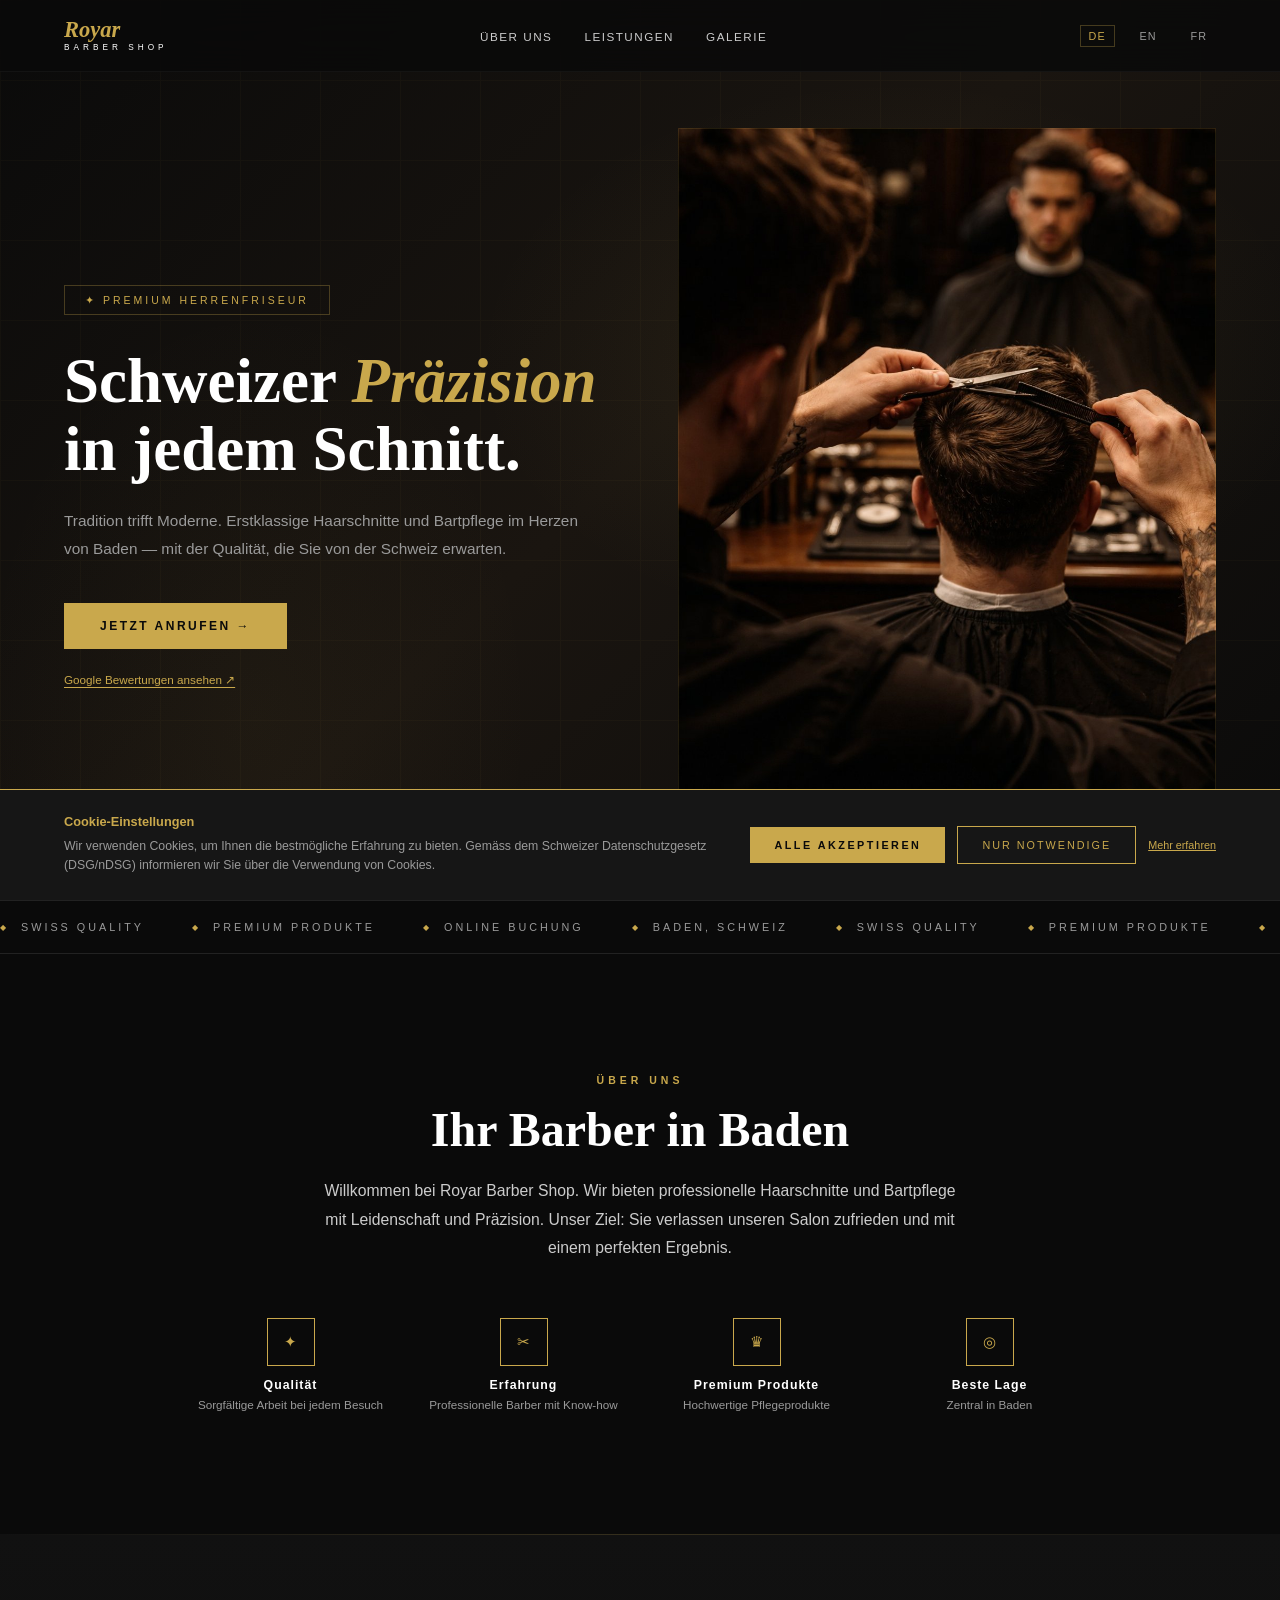
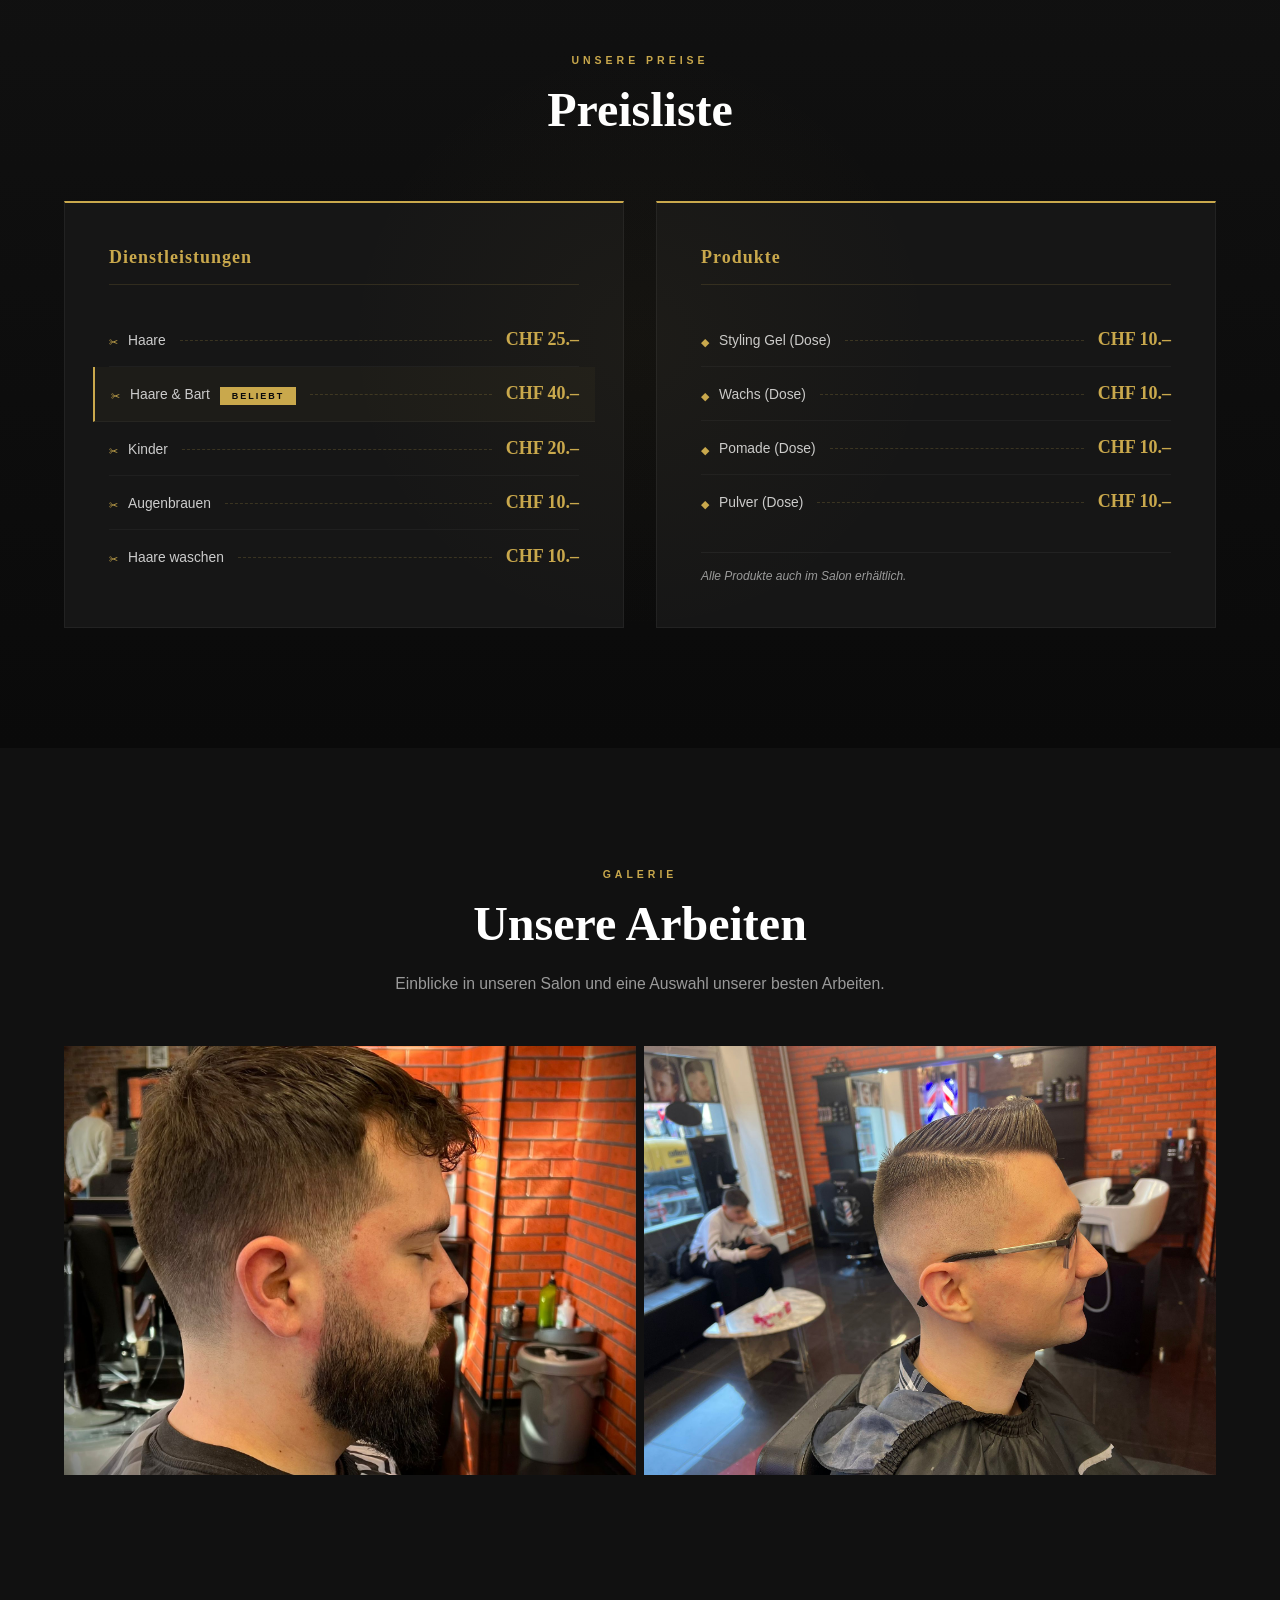
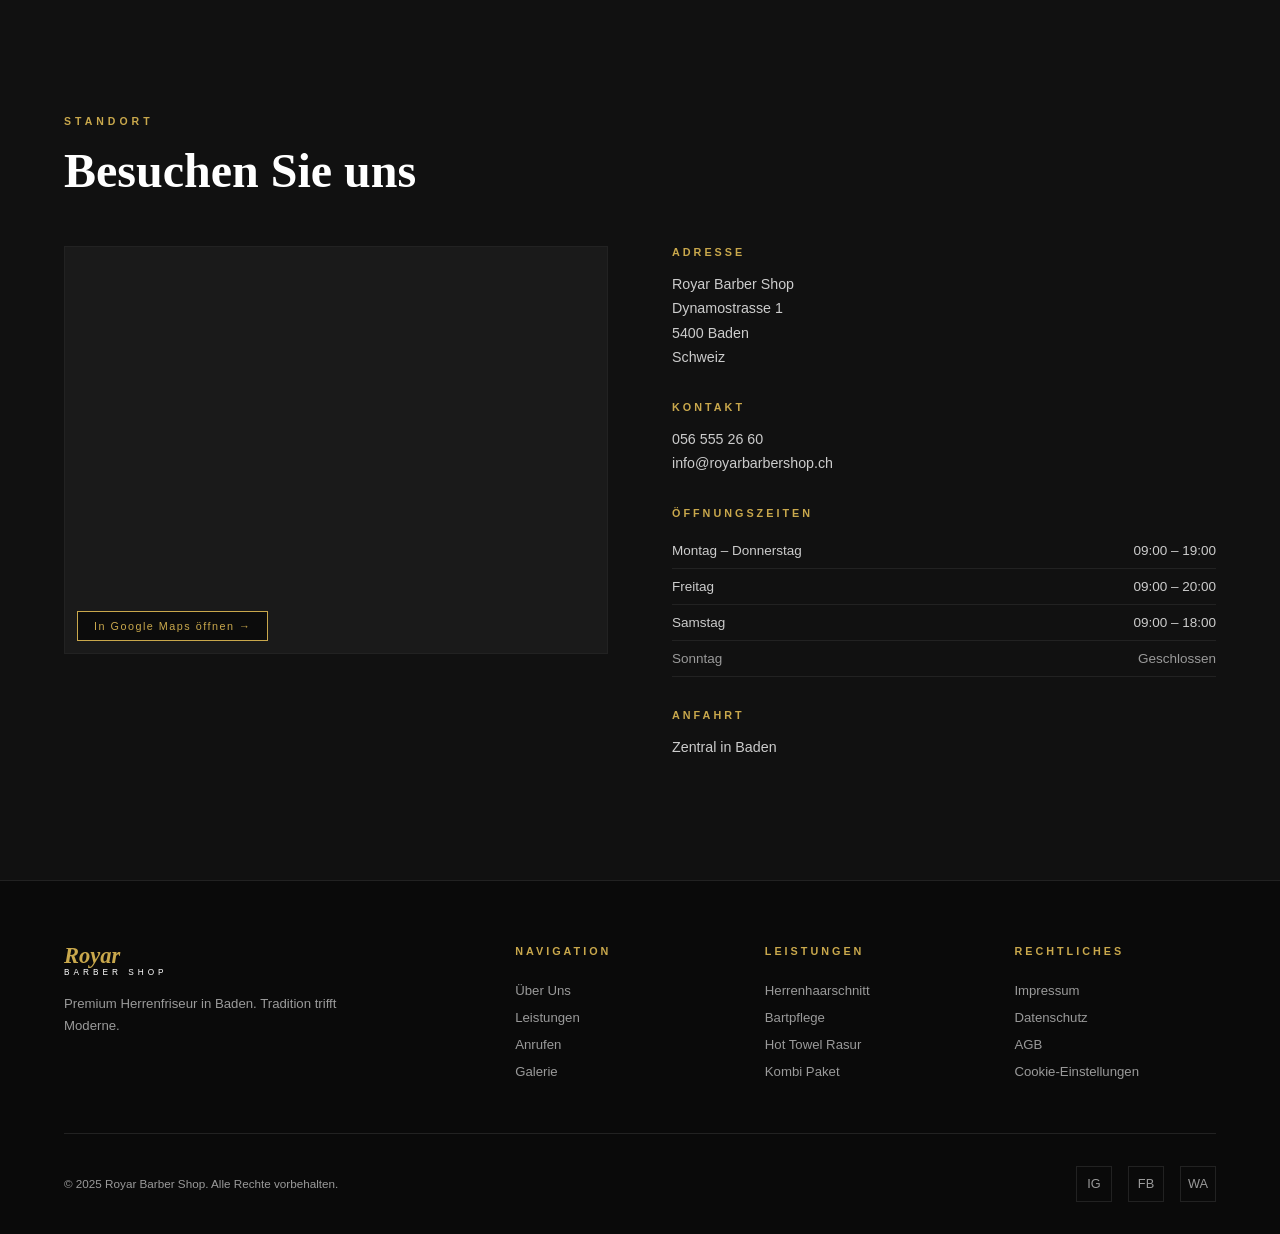
==== commit 20c8ae4c: "71 maddelik guvenlik denetimi - tum eksikler duzeltildi AUTHENTICATION: - Session timeout 30dk eklen" ====
--- a/index.html
+++ b/index.html
@@ -6,6 +6,8 @@
 <title>ROYAR BARBER SHOP — Premium Herrenfriseur Baden</title>
 <meta name="description" content="Premium Herrenfriseur in Baden. Tradition trifft Moderne. Erleben Sie Schweizer Präzision in jedem Schnitt. Jetzt online Termin buchen.">
 <meta name="theme-color" content="#0A0A0A">
+<meta http-equiv="Cache-Control" content="no-cache, no-store, must-revalidate">
+<meta http-equiv="Content-Security-Policy" content="default-src 'self'; script-src 'self' 'unsafe-inline'; style-src 'self' https://fonts.googleapis.com 'unsafe-inline'; font-src 'self' https://fonts.gstatic.com; img-src 'self' data: blob:; frame-src https://www.google.com; connect-src 'self'">
 <link rel="alternate" hreflang="de" href="https://royarbarbershop.ch/">
 <link rel="alternate" hreflang="en" href="https://royarbarbershop.ch/en/">
 <link rel="alternate" hreflang="fr" href="https://royarbarbershop.ch/fr/">
@@ -148,9 +150,9 @@
 <div class="loc-map reveal"><iframe src="https://www.google.com/maps/embed?pb=!1m18!1m12!1m3!1d2000!2d8.3064!3d47.4734!2m3!1f0!2f0!3f0!3m2!1i1024!2i768!4f13.1!3m3!1m2!1s0x47906cc76164c001%3A0x74dcf6cd26779edf!2sRoyar%20Barber%20Shop!5e0!3m2!1sde!4v1" width="100%" height="100%" style="border:0;filter:grayscale(1) invert(0.92) contrast(0.9) brightness(0.8)" allowfullscreen loading="lazy" referrerpolicy="no-referrer-when-downgrade"></iframe>
 <a href="https://maps.google.com/maps/place//data=!4m2!3m1!1s0x47906cc76164c001:0x74dcf6cd26779edf" target="_blank" rel="noopener" class="map-link">In Google Maps öffnen →</a></div>
 <div class="loc-info reveal">
-<div class="ib" id="dynAddress"><h4 data-i18n="loc_address">Adresse</h4><p data-i18n="loc_address_val" data-i18n-html="true">Royar Barber Shop<br>Dynamostrasse 1<br>5400 Baden<br>Schweiz</p></div>
-<div class="ib" id="dynContact"><h4 data-i18n="nav_contact">Kontakt</h4><p><a href="tel:0565552660" aria-label="Anrufen: 056 555 26 60">056 555 26 60</a></p><p><a href="mailto:info@royarbarbershop.ch">info@royarbarbershop.ch</a></p></div>
-<div class="ib" id="dynHours"><h4 data-i18n="loc_hours">Öffnungszeiten</h4><table class="ht" aria-label="Öffnungszeiten"><tr><td data-i18n="loc_mon_thu">Montag – Donnerstag</td><td>09:00 – 19:00</td></tr><tr><td data-i18n="loc_friday">Freitag</td><td>09:00 – 20:00</td></tr><tr><td data-i18n="loc_saturday">Samstag</td><td>09:00 – 18:00</td></tr><tr><td class="ht-off" data-i18n="loc_sunday">Sonntag</td><td class="ht-off" data-i18n="loc_closed">Geschlossen</td></tr></table></div>
+<div class="ib"><h4 data-i18n="loc_address">Adresse</h4><p data-i18n="loc_address_val" data-i18n-html="true">Royar Barber Shop<br>Dynamostrasse 1<br>5400 Baden<br>Schweiz</p></div>
+<div class="ib"><h4 data-i18n="nav_contact">Kontakt</h4><p><a href="tel:0565552660" aria-label="Anrufen: 056 555 26 60">056 555 26 60</a></p><p><a href="mailto:info@royarbarbershop.ch">info@royarbarbershop.ch</a></p></div>
+<div class="ib"><h4 data-i18n="loc_hours">Öffnungszeiten</h4><table class="ht" aria-label="Öffnungszeiten"><tr><td data-i18n="loc_mon_thu">Montag – Donnerstag</td><td>09:00 – 19:00</td></tr><tr><td data-i18n="loc_friday">Freitag</td><td>09:00 – 20:00</td></tr><tr><td data-i18n="loc_saturday">Samstag</td><td>09:00 – 18:00</td></tr><tr><td class="ht-off" data-i18n="loc_sunday">Sonntag</td><td class="ht-off" data-i18n="loc_closed">Geschlossen</td></tr></table></div>
 <div class="ib"><h4 data-i18n="loc_directions">Anfahrt</h4><p data-i18n="loc_directions_val" data-i18n-html="true">Zentral in Baden</p></div>
 </div></div></div></section>
 
@@ -186,6 +188,6 @@
 
 <div class="toast" id="toast" role="alert" aria-live="polite"><button class="toast-close" aria-label="Schliessen">×</button><div class="toast-title"></div><div class="toast-msg"></div></div>
 <script>localStorage.removeItem('royar_data');</script>
-<script src="script.js?v=2"></script>
+<script>document.write('<scr'+'ipt src="script.js?v='+Date.now()+'"><\/scr'+'ipt>');</script>
 </body>
 </html>
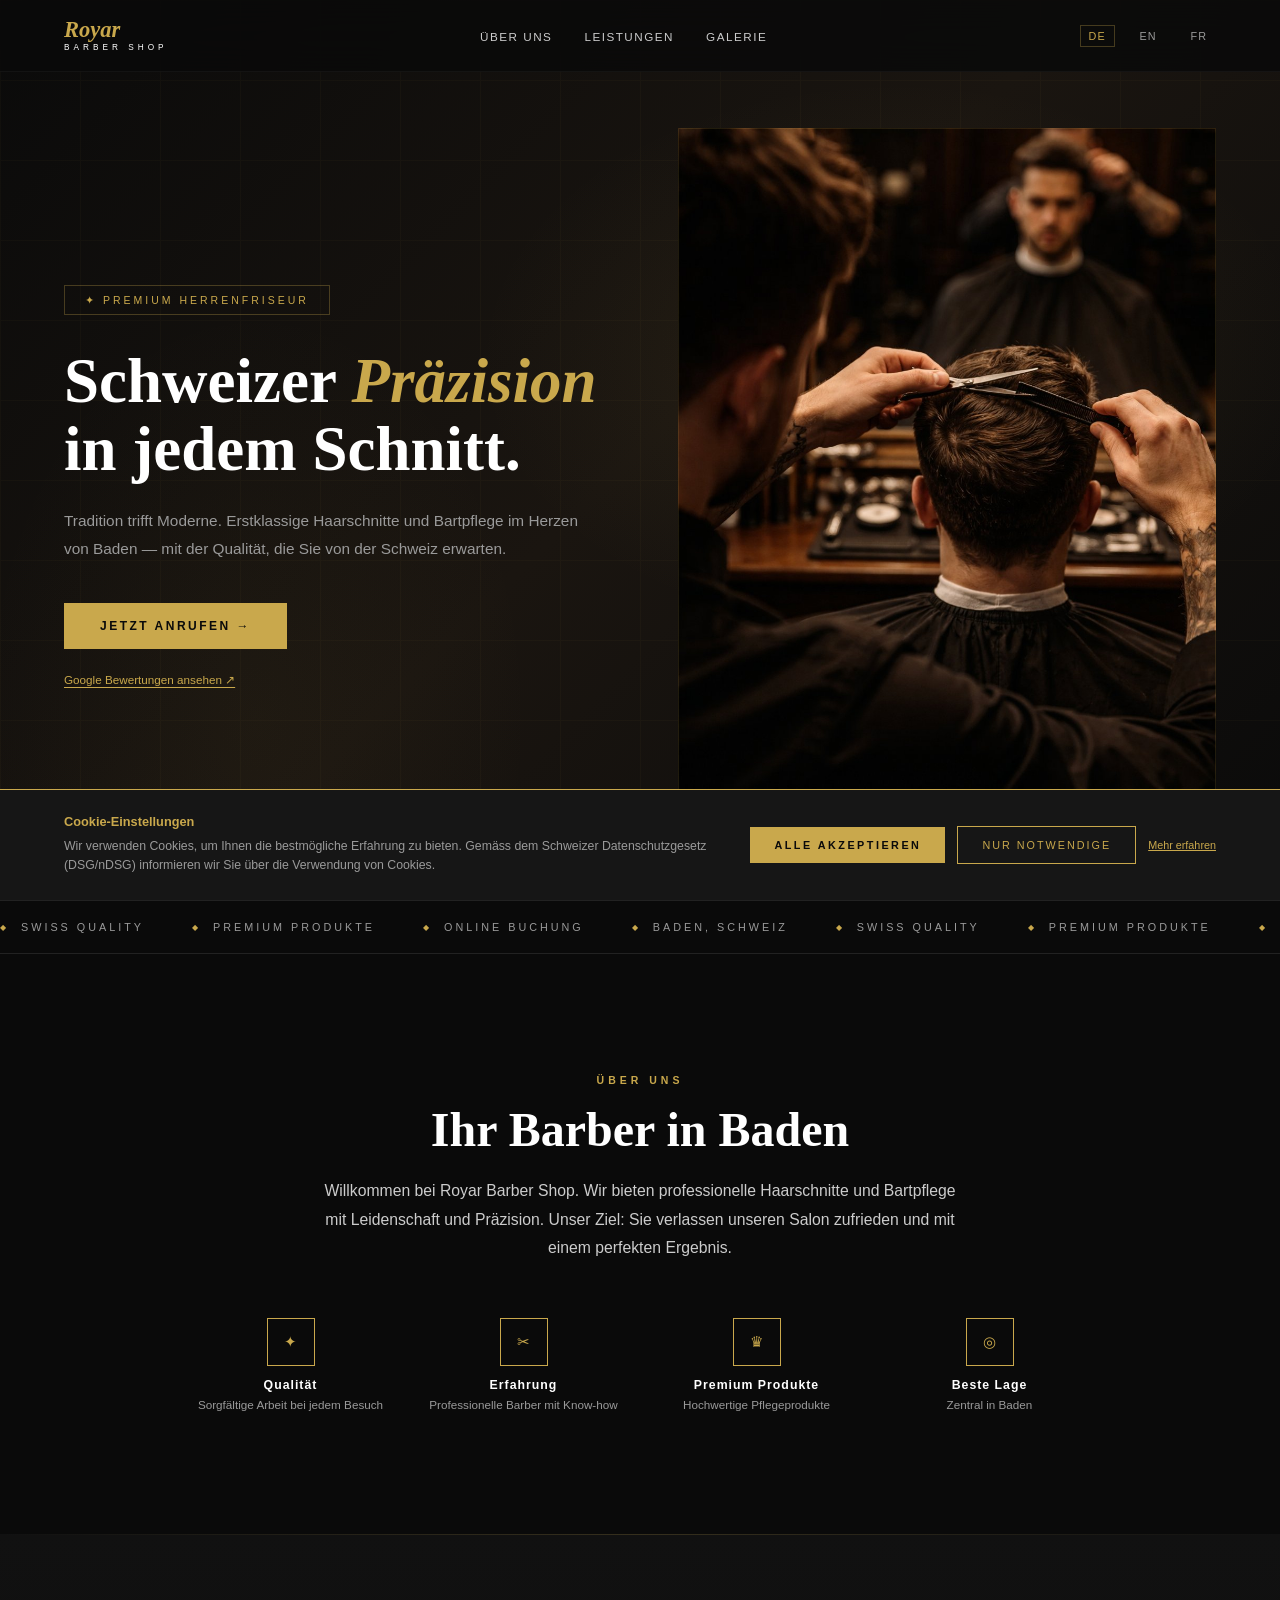
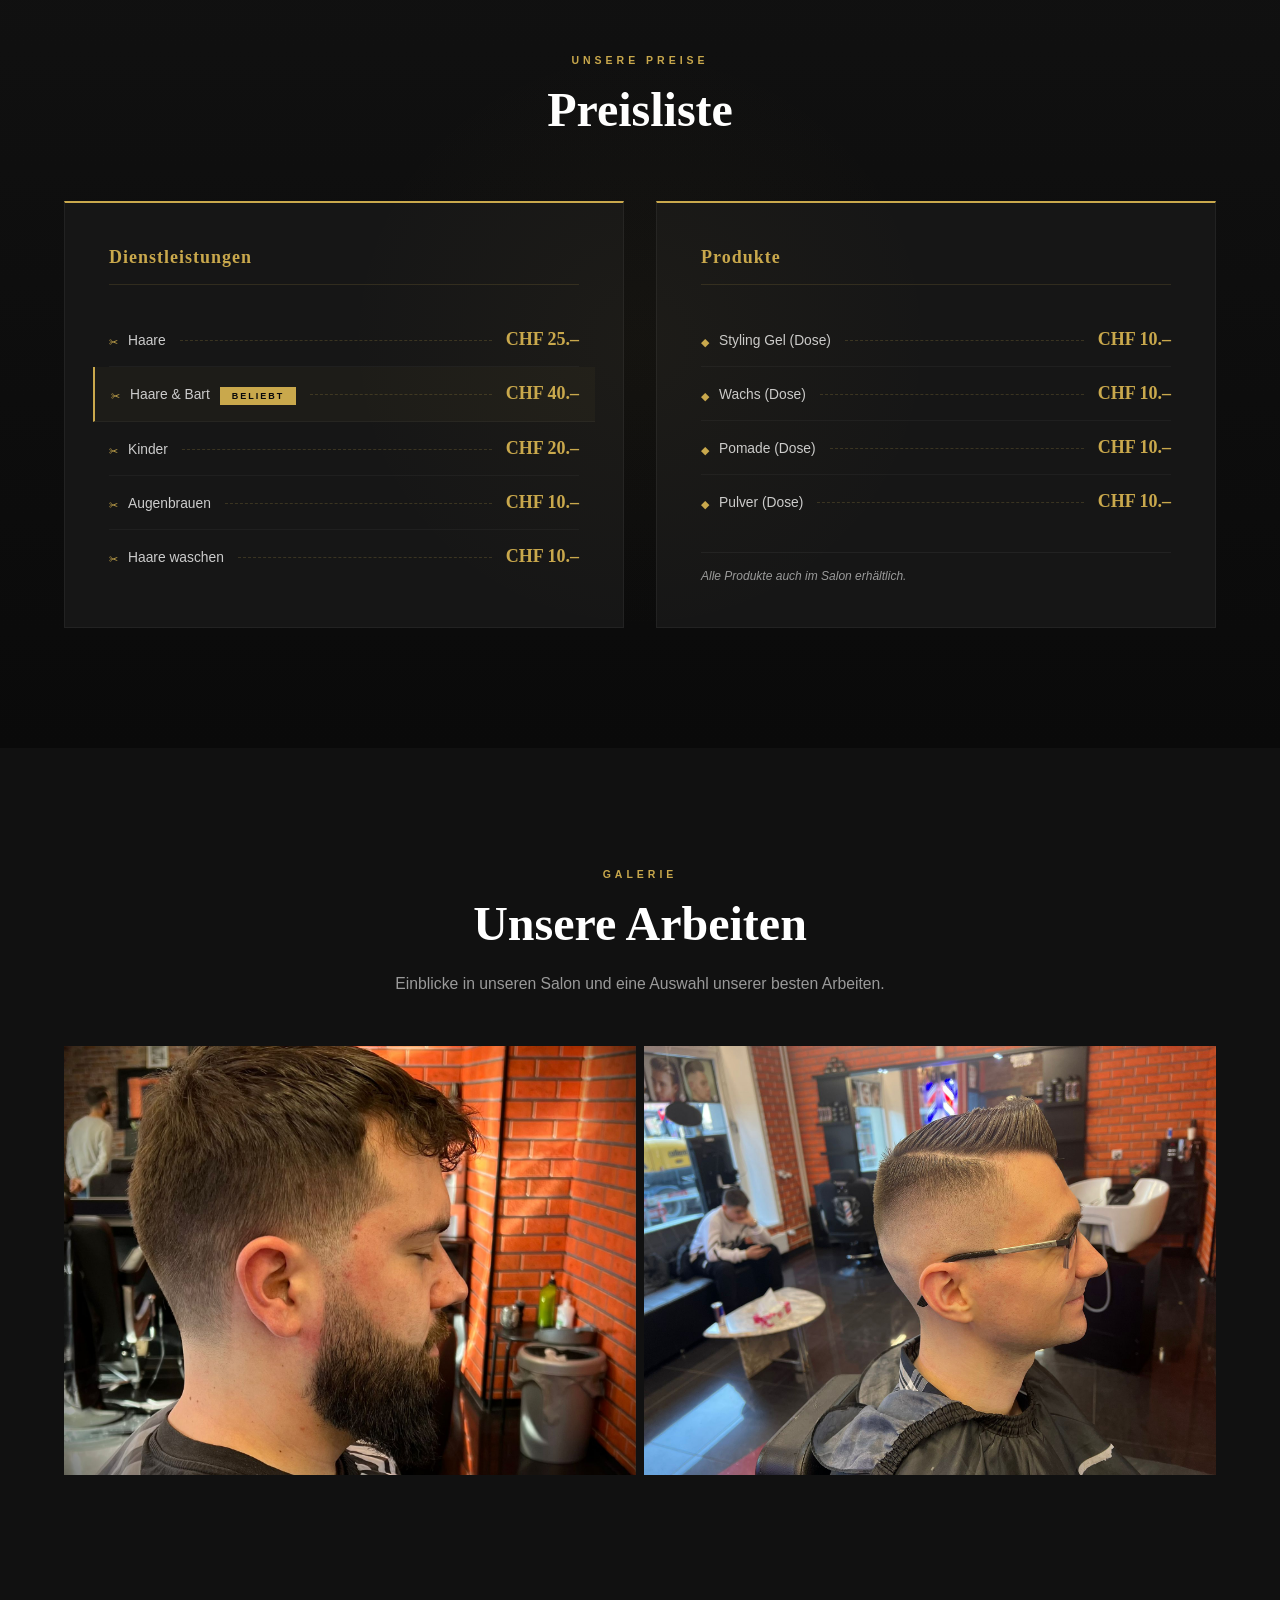
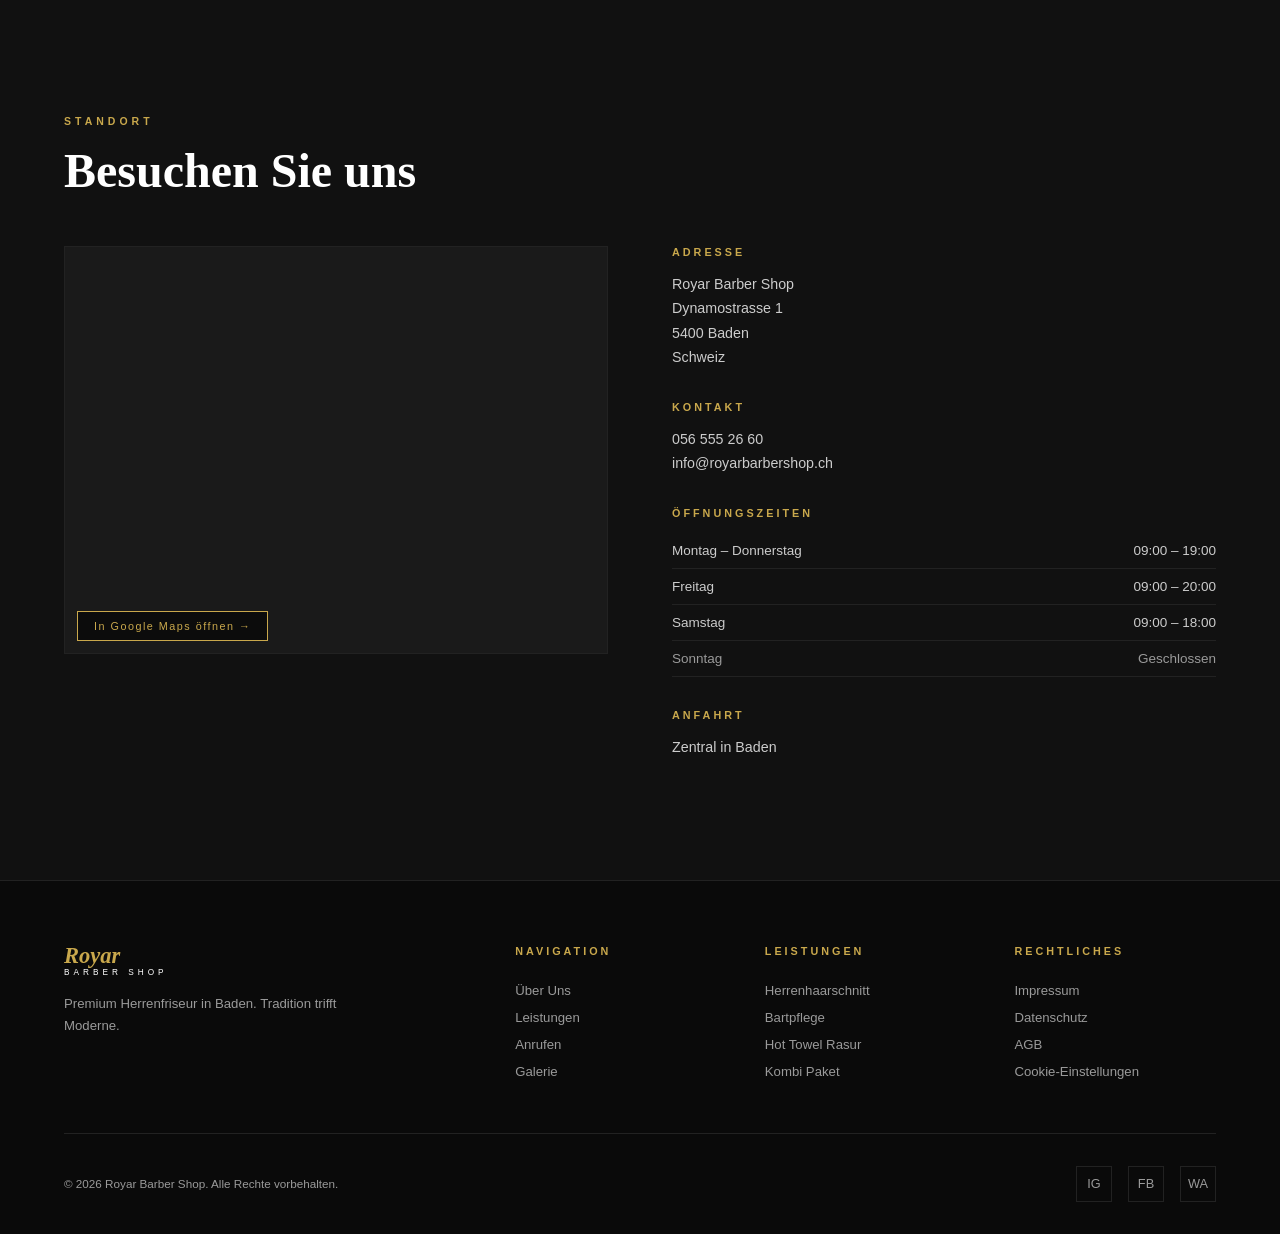
==== commit 9862a22e: "final denetim tamamlandi - 145 maddelik kapsamli audit Duzeltilen 10 eksik: - #24: Bos galeri durumu" ====
--- a/index.html
+++ b/index.html
@@ -8,6 +8,7 @@
 <meta name="theme-color" content="#0A0A0A">
 <meta http-equiv="Cache-Control" content="no-cache, no-store, must-revalidate">
 <meta http-equiv="Content-Security-Policy" content="default-src 'self'; script-src 'self' 'unsafe-inline'; style-src 'self' https://fonts.googleapis.com 'unsafe-inline'; font-src 'self' https://fonts.gstatic.com; img-src 'self' data: blob:; frame-src https://www.google.com; connect-src 'self'">
+<link rel="canonical" href="https://royarbarbershop.ch/">
 <link rel="alternate" hreflang="de" href="https://royarbarbershop.ch/">
 <link rel="alternate" hreflang="en" href="https://royarbarbershop.ch/en/">
 <link rel="alternate" hreflang="fr" href="https://royarbarbershop.ch/fr/">
@@ -148,7 +149,7 @@
 <div class="reveal"><div class="sl" data-i18n="loc_label">Standort</div><h2 class="st" id="loc-title" style="margin-bottom:48px" data-i18n="loc_title">Besuchen Sie uns</h2></div>
 <div class="loc-grid">
 <div class="loc-map reveal"><iframe src="https://www.google.com/maps/embed?pb=!1m18!1m12!1m3!1d2000!2d8.3064!3d47.4734!2m3!1f0!2f0!3f0!3m2!1i1024!2i768!4f13.1!3m3!1m2!1s0x47906cc76164c001%3A0x74dcf6cd26779edf!2sRoyar%20Barber%20Shop!5e0!3m2!1sde!4v1" width="100%" height="100%" style="border:0;filter:grayscale(1) invert(0.92) contrast(0.9) brightness(0.8)" allowfullscreen loading="lazy" referrerpolicy="no-referrer-when-downgrade"></iframe>
-<a href="https://maps.google.com/maps/place//data=!4m2!3m1!1s0x47906cc76164c001:0x74dcf6cd26779edf" target="_blank" rel="noopener" class="map-link">In Google Maps öffnen →</a></div>
+<a href="https://maps.google.com/maps/place//data=!4m2!3m1!1s0x47906cc76164c001:0x74dcf6cd26779edf" target="_blank" rel="noopener" class="map-link" data-i18n="map_open">In Google Maps öffnen →</a></div>
 <div class="loc-info reveal">
 <div class="ib"><h4 data-i18n="loc_address">Adresse</h4><p data-i18n="loc_address_val" data-i18n-html="true">Royar Barber Shop<br>Dynamostrasse 1<br>5400 Baden<br>Schweiz</p></div>
 <div class="ib"><h4 data-i18n="nav_contact">Kontakt</h4><p><a href="tel:0565552660" aria-label="Anrufen: 056 555 26 60">056 555 26 60</a></p><p><a href="mailto:info@royarbarbershop.ch">info@royarbarbershop.ch</a></p></div>
@@ -164,10 +165,10 @@
 <div class="ft-grid">
 <div class="ft-brand"><a href="#" class="logo" aria-label="Royar Barber Shop"><div class="logo-text"><span class="logo-name">Royar</span><span class="logo-sub">BARBER SHOP</span></div></a><p data-i18n="footer_desc">Premium Herrenfriseur in Baden. Tradition trifft Moderne.</p></div>
 <div class="ft-col"><h4 data-i18n="footer_nav">Navigation</h4><a href="#about" data-i18n="nav_about">Über Uns</a><a href="#services" data-i18n="nav_services">Leistungen</a><a href="tel:0565552660" data-i18n="nav_call">Anrufen</a><a href="#gallery" data-i18n="nav_gallery">Galerie</a></div>
-<div class="ft-col"><h4 data-i18n="nav_services">Leistungen</h4><a href="#services" data-i18n="svc1_name">Herrenhaarschnitt</a><a href="#services" data-i18n="svc2_name">Bartpflege</a><a href="#services">Hot Towel Rasur</a><a href="#services" data-i18n="svc5_name">Kombi Paket</a></div>
+<div class="ft-col"><h4 data-i18n="nav_services">Leistungen</h4><a href="#services" data-i18n="svc1_name">Herrenhaarschnitt</a><a href="#services" data-i18n="svc2_name">Bartpflege</a><a href="#services" data-i18n="svc3_name">Hot Towel Rasur</a><a href="#services" data-i18n="svc5_name">Kombi Paket</a></div>
 <div class="ft-col"><h4 data-i18n="footer_legal">Rechtliches</h4><a href="impressum.html" target="_blank" data-i18n="footer_imprint">Impressum</a><a href="datenschutz.html" target="_blank" data-i18n="footer_privacy">Datenschutz</a><a href="agb.html" target="_blank" data-i18n="footer_terms">AGB</a><a href="cookie-richtlinie.html" target="_blank" data-i18n="footer_cookies">Cookie-Einstellungen</a></div>
 </div>
-<div class="ft-btm"><span data-i18n="footer_copy">© 2025 Royar Barber Shop. Alle Rechte vorbehalten.</span><div class="ft-soc"><a href="#" aria-label="Instagram">IG</a><a href="#" aria-label="Facebook">FB</a><a href="#" aria-label="WhatsApp">WA</a></div></div>
+<div class="ft-btm"><span data-i18n="footer_copy">© 2026 Royar Barber Shop. Alle Rechte vorbehalten.</span><div class="ft-soc"><a href="https://instagram.com" target="_blank" rel="noopener" aria-label="Instagram">IG</a><a href="https://facebook.com" target="_blank" rel="noopener" aria-label="Facebook">FB</a><a href="https://wa.me/41565552660" target="_blank" rel="noopener" aria-label="WhatsApp">WA</a></div></div>
 </div></footer>
 
 
--- a/styles.css
+++ b/styles.css
@@ -241,6 +241,29 @@
 }
 ::-webkit-scrollbar{width:6px}::-webkit-scrollbar-track{background:var(--black)}::-webkit-scrollbar-thumb{background:var(--border);border-radius:3px}::-webkit-scrollbar-thumb:hover{background:var(--gold)}
 
+/* ═══ PRINT ═══ */
+@media print{
+body{background:#fff;color:#000;font-size:12pt}
+nav,.burger,.mob-menu,.hero-bg,.hero-grid,.strip,.cookie-banner,.toast,.lb,.gal-tabs,.skip-link,.google-reviews-link,.hero-actions{display:none!important}
+.hero{min-height:auto;padding:20px 0}
+.hero-ct{display:block}
+.hero-vis{display:none}
+.hero-h1{color:#000;font-size:24pt}
+.hero-sub{color:#333}
+.price-card{border:1px solid #ccc;break-inside:avoid;page-break-inside:avoid}
+.price-val{color:#000}
+.price-badge{background:#ccc;color:#000}
+.sl{color:#666}
+.st{color:#000}
+.about-feat,.ib{break-inside:avoid}
+.loc-map iframe{display:none}
+.loc-map .map-link{display:none}
+footer{border-top:1px solid #ccc}
+.ft-soc{display:none}
+a{color:#000;text-decoration:underline}
+a[href^="tel:"]::after,a[href^="mailto:"]::after{content:" (" attr(href) ")";font-size:9pt;color:#666}
+}
+
 
 /* HONEYPOT */
 .hp-field{position:absolute;left:-9999px;opacity:0;height:0;width:0;overflow:hidden;pointer-events:none;tab-index:-1}
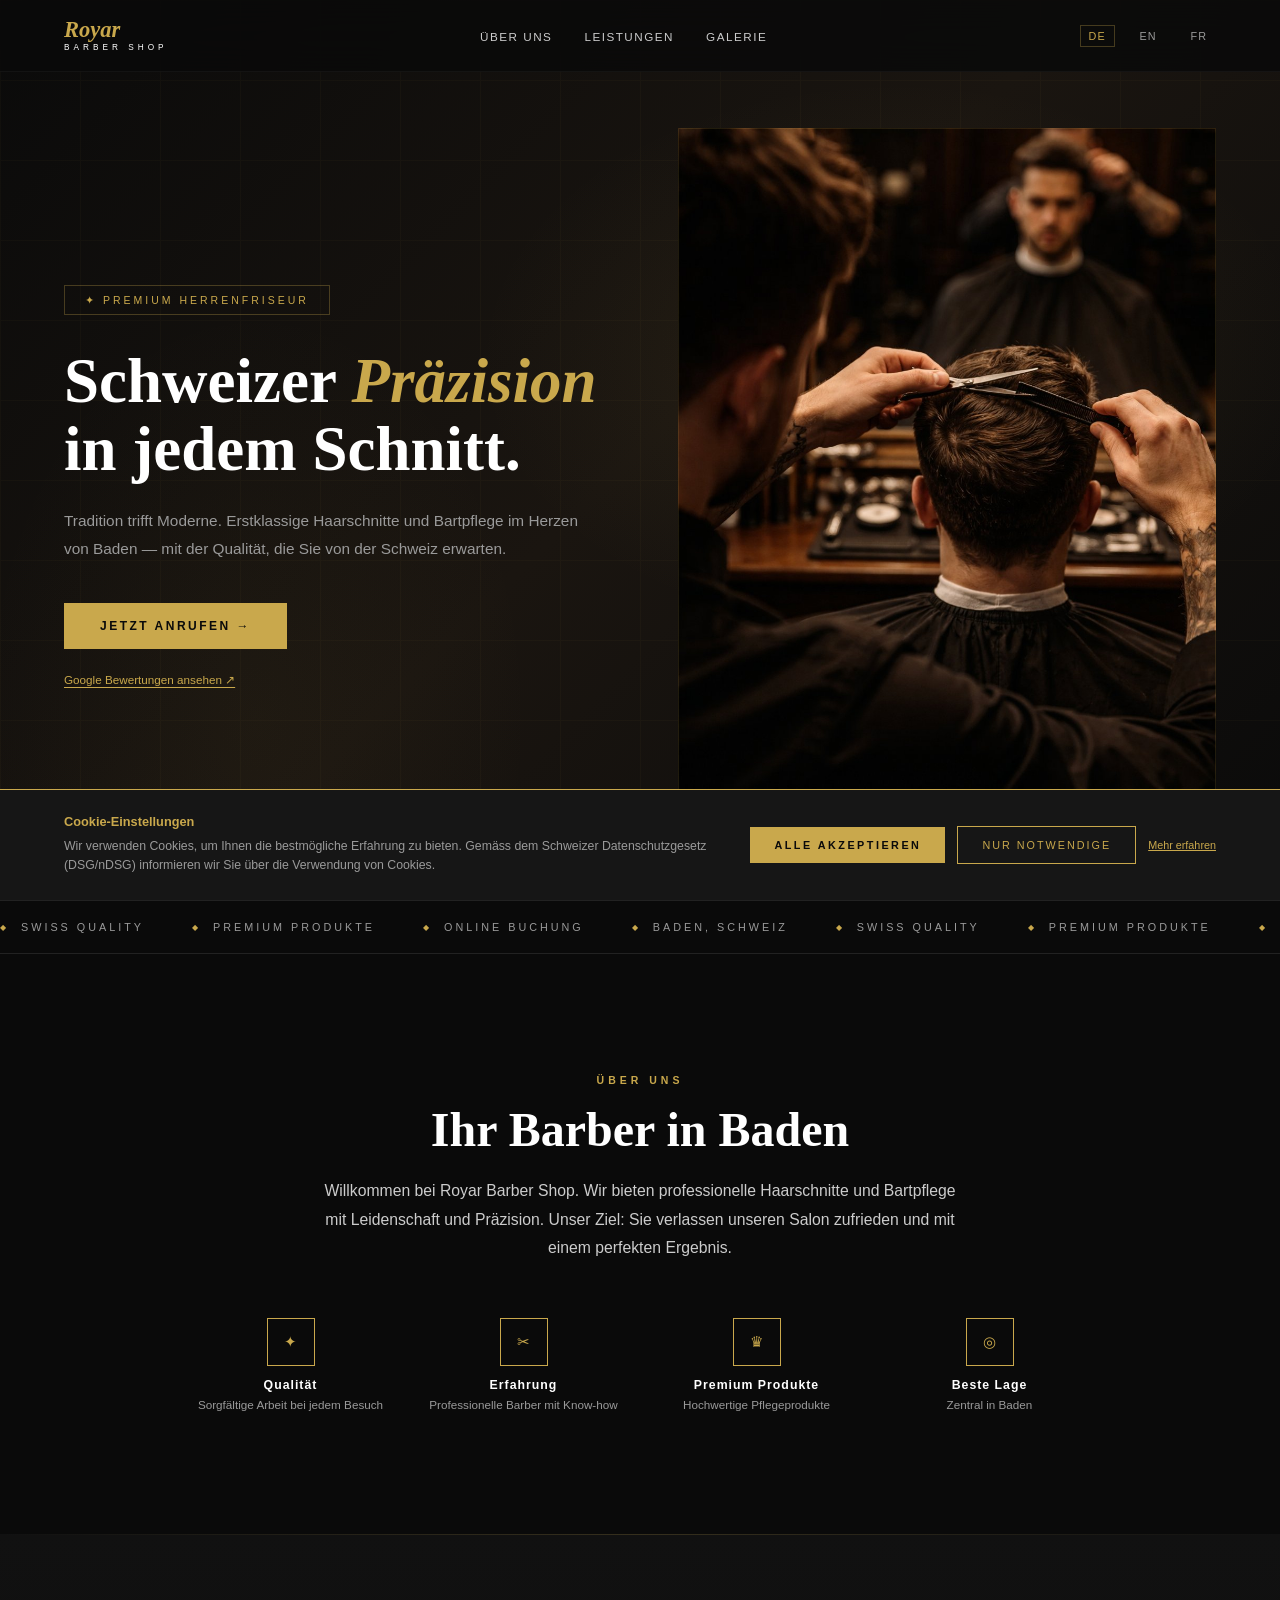
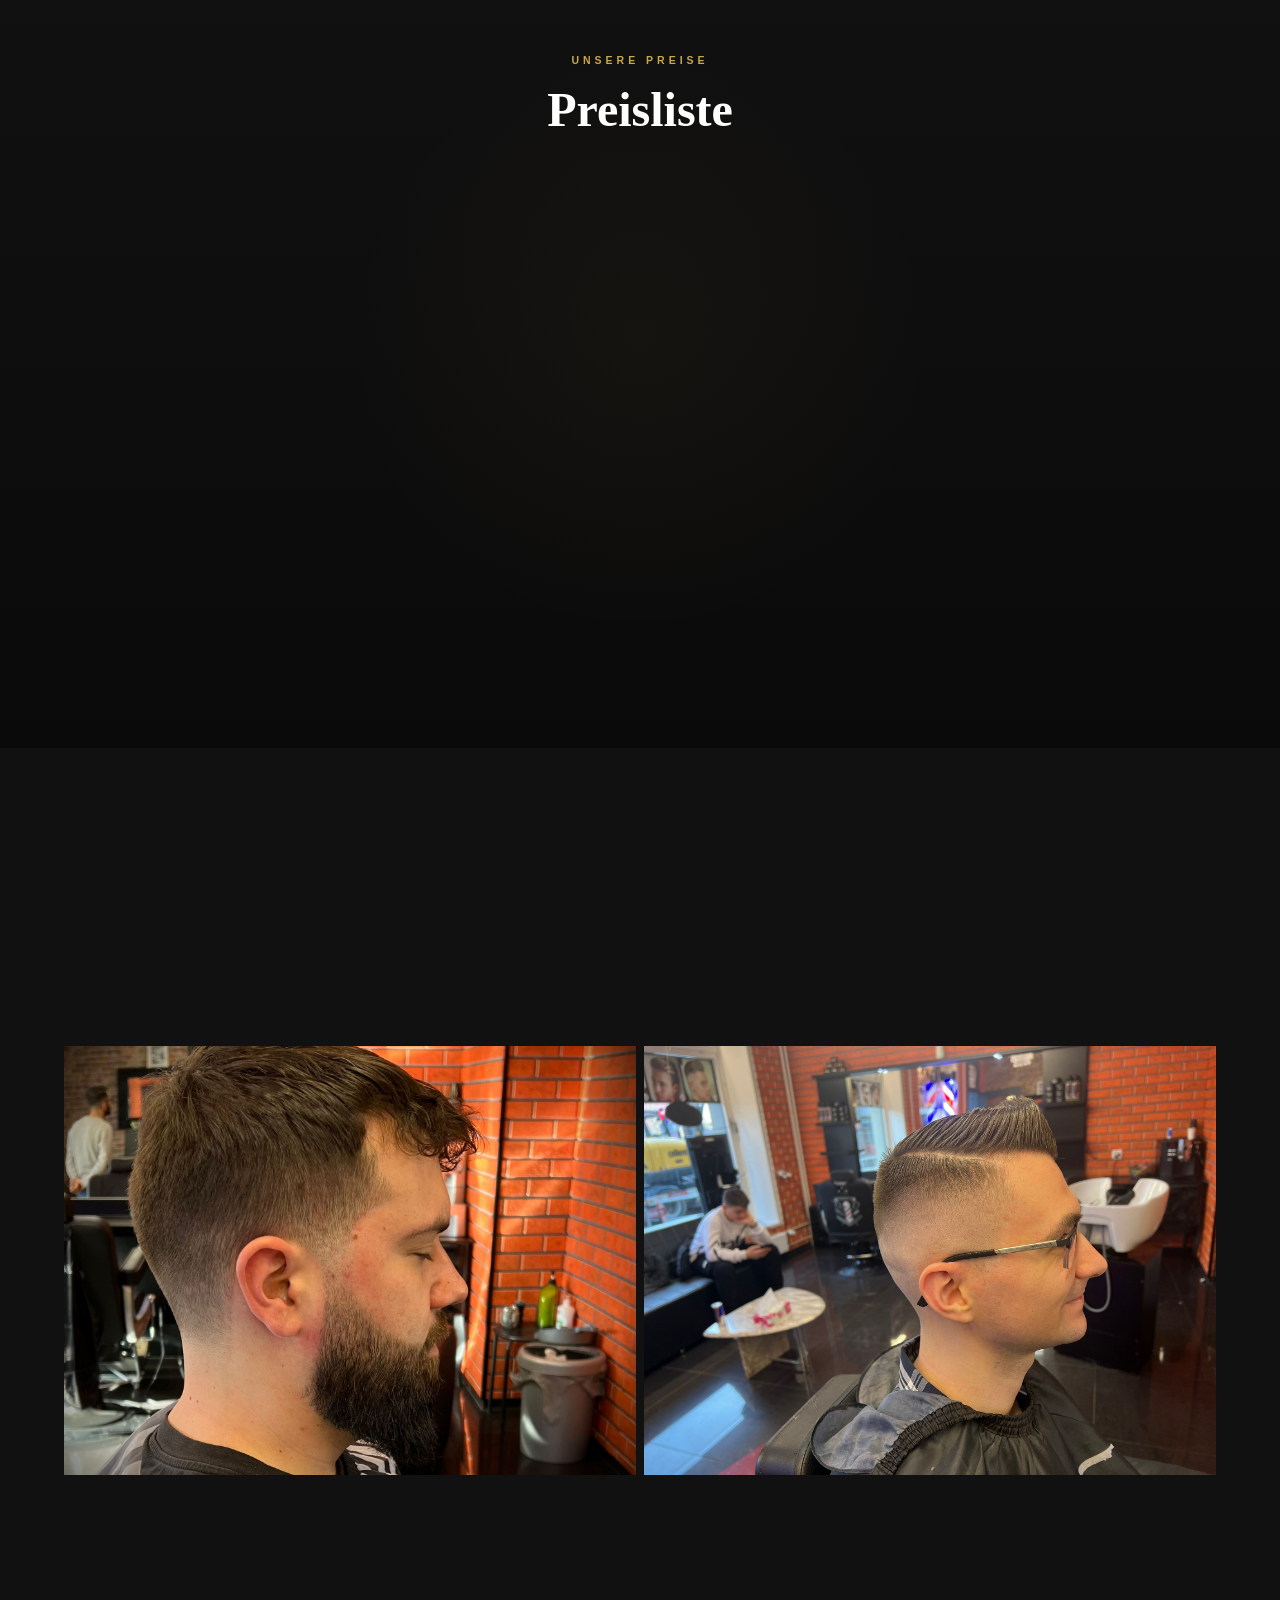
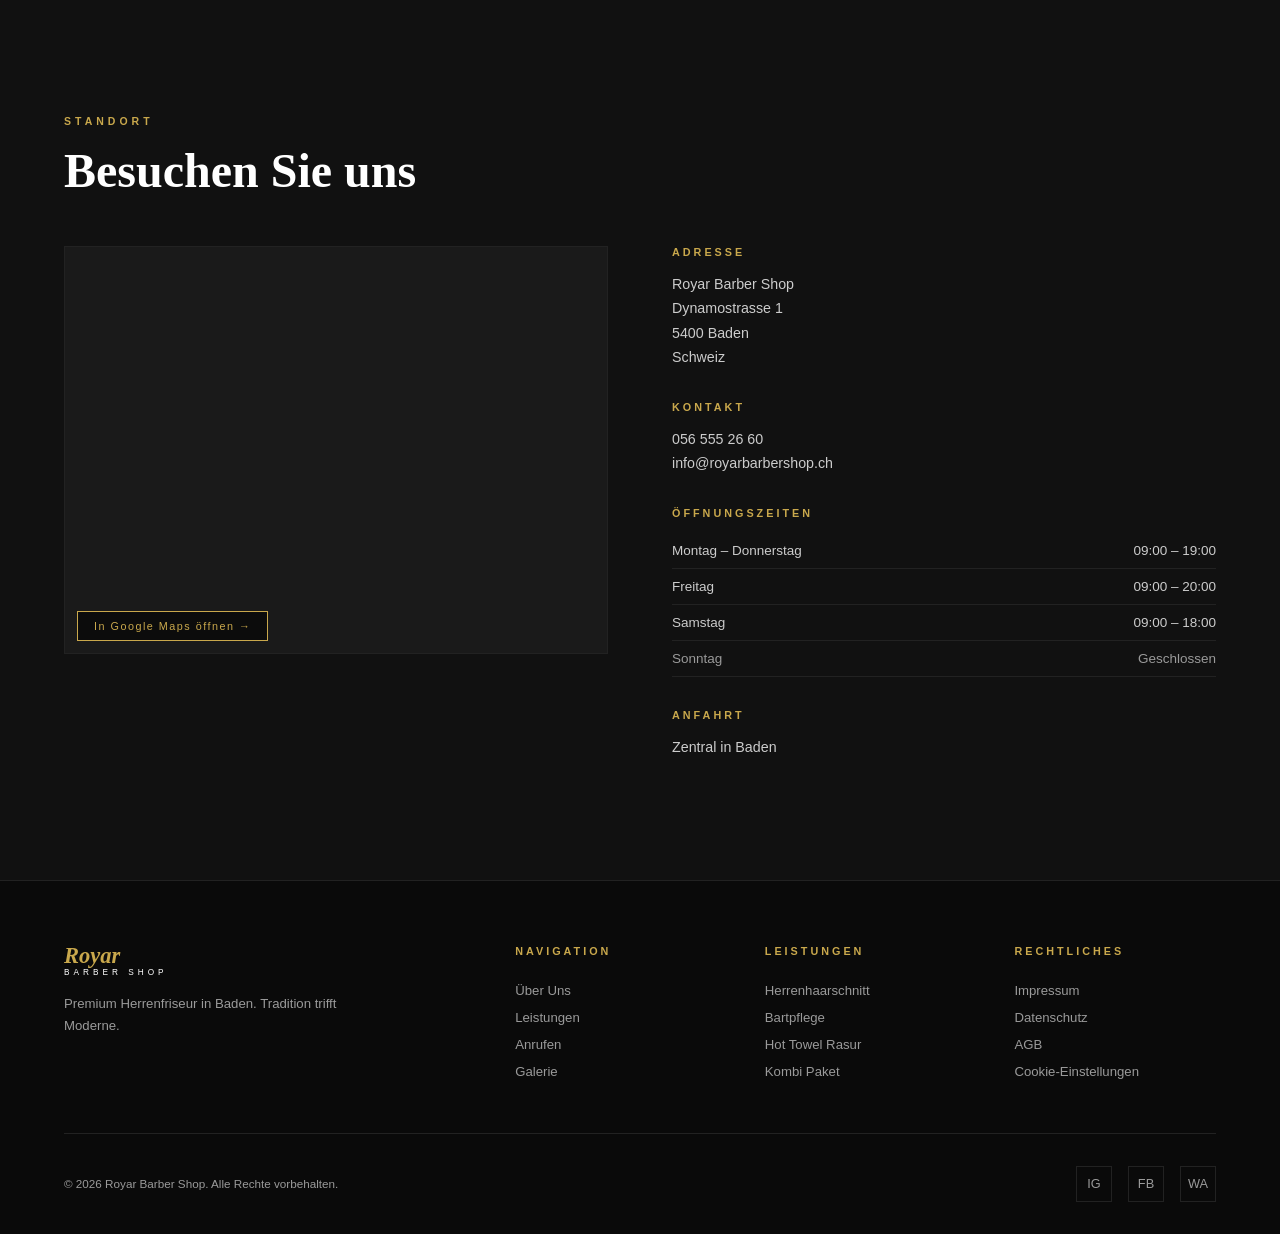
==== commit ded19ef2: "vs code hatalari duzeltildi CSS: - styles.css: gecersiz 'tab-index' CSS property kaldirildi (HTML at" ====
--- a/index.html
+++ b/index.html
@@ -31,7 +31,7 @@
 <a href="#main" class="skip-link">Zum Inhalt springen</a>
 
 <nav id="nav" role="navigation" aria-label="Hauptnavigation"><div class="nav-in">
-<a href="#" class="logo" aria-label="Royar Barber Shop - Startseite"><div class="logo-text"><span class="logo-name">Royar</span><span class="logo-sub">BARBER SHOP</span></div></a>
+<a href="#" class="logo" aria-label="Royar Barber Shop - Startseite"><span class="logo-text"><span class="logo-name">Royar</span><span class="logo-sub">BARBER SHOP</span></span></a>
 <ul class="nav-links" role="list">
 <li><a href="#about" data-i18n="nav_about">Über Uns</a></li>
 <li><a href="#services" data-i18n="nav_services">Leistungen</a></li>
@@ -163,7 +163,7 @@
 
 <footer role="contentinfo"><div class="ctn">
 <div class="ft-grid">
-<div class="ft-brand"><a href="#" class="logo" aria-label="Royar Barber Shop"><div class="logo-text"><span class="logo-name">Royar</span><span class="logo-sub">BARBER SHOP</span></div></a><p data-i18n="footer_desc">Premium Herrenfriseur in Baden. Tradition trifft Moderne.</p></div>
+<div class="ft-brand"><a href="#" class="logo" aria-label="Royar Barber Shop"><span class="logo-text"><span class="logo-name">Royar</span><span class="logo-sub">BARBER SHOP</span></span></a><p data-i18n="footer_desc">Premium Herrenfriseur in Baden. Tradition trifft Moderne.</p></div>
 <div class="ft-col"><h4 data-i18n="footer_nav">Navigation</h4><a href="#about" data-i18n="nav_about">Über Uns</a><a href="#services" data-i18n="nav_services">Leistungen</a><a href="tel:0565552660" data-i18n="nav_call">Anrufen</a><a href="#gallery" data-i18n="nav_gallery">Galerie</a></div>
 <div class="ft-col"><h4 data-i18n="nav_services">Leistungen</h4><a href="#services" data-i18n="svc1_name">Herrenhaarschnitt</a><a href="#services" data-i18n="svc2_name">Bartpflege</a><a href="#services" data-i18n="svc3_name">Hot Towel Rasur</a><a href="#services" data-i18n="svc5_name">Kombi Paket</a></div>
 <div class="ft-col"><h4 data-i18n="footer_legal">Rechtliches</h4><a href="impressum.html" target="_blank" data-i18n="footer_imprint">Impressum</a><a href="datenschutz.html" target="_blank" data-i18n="footer_privacy">Datenschutz</a><a href="agb.html" target="_blank" data-i18n="footer_terms">AGB</a><a href="cookie-richtlinie.html" target="_blank" data-i18n="footer_cookies">Cookie-Einstellungen</a></div>
--- a/styles.css
+++ b/styles.css
@@ -195,7 +195,6 @@
 .reveal-d1{transition-delay:.1s}.reveal-d2{transition-delay:.2s}.reveal-d3{transition-delay:.3s}
 
 /* ═══ RESPONSIVE ═══ */
-/* ═══ RESPONSIVE ═══ */
 @media(max-width:1024px){
 .hero-ct,.loc-grid{grid-template-columns:1fr}
 .hero-vis{max-width:500px}
@@ -266,7 +265,7 @@
 
 
 /* HONEYPOT */
-.hp-field{position:absolute;left:-9999px;opacity:0;height:0;width:0;overflow:hidden;pointer-events:none;tab-index:-1}
+.hp-field{position:absolute;left:-9999px;opacity:0;height:0;width:0;overflow:hidden;pointer-events:none}
 
 
 /* MOBILE FIXED CTA */
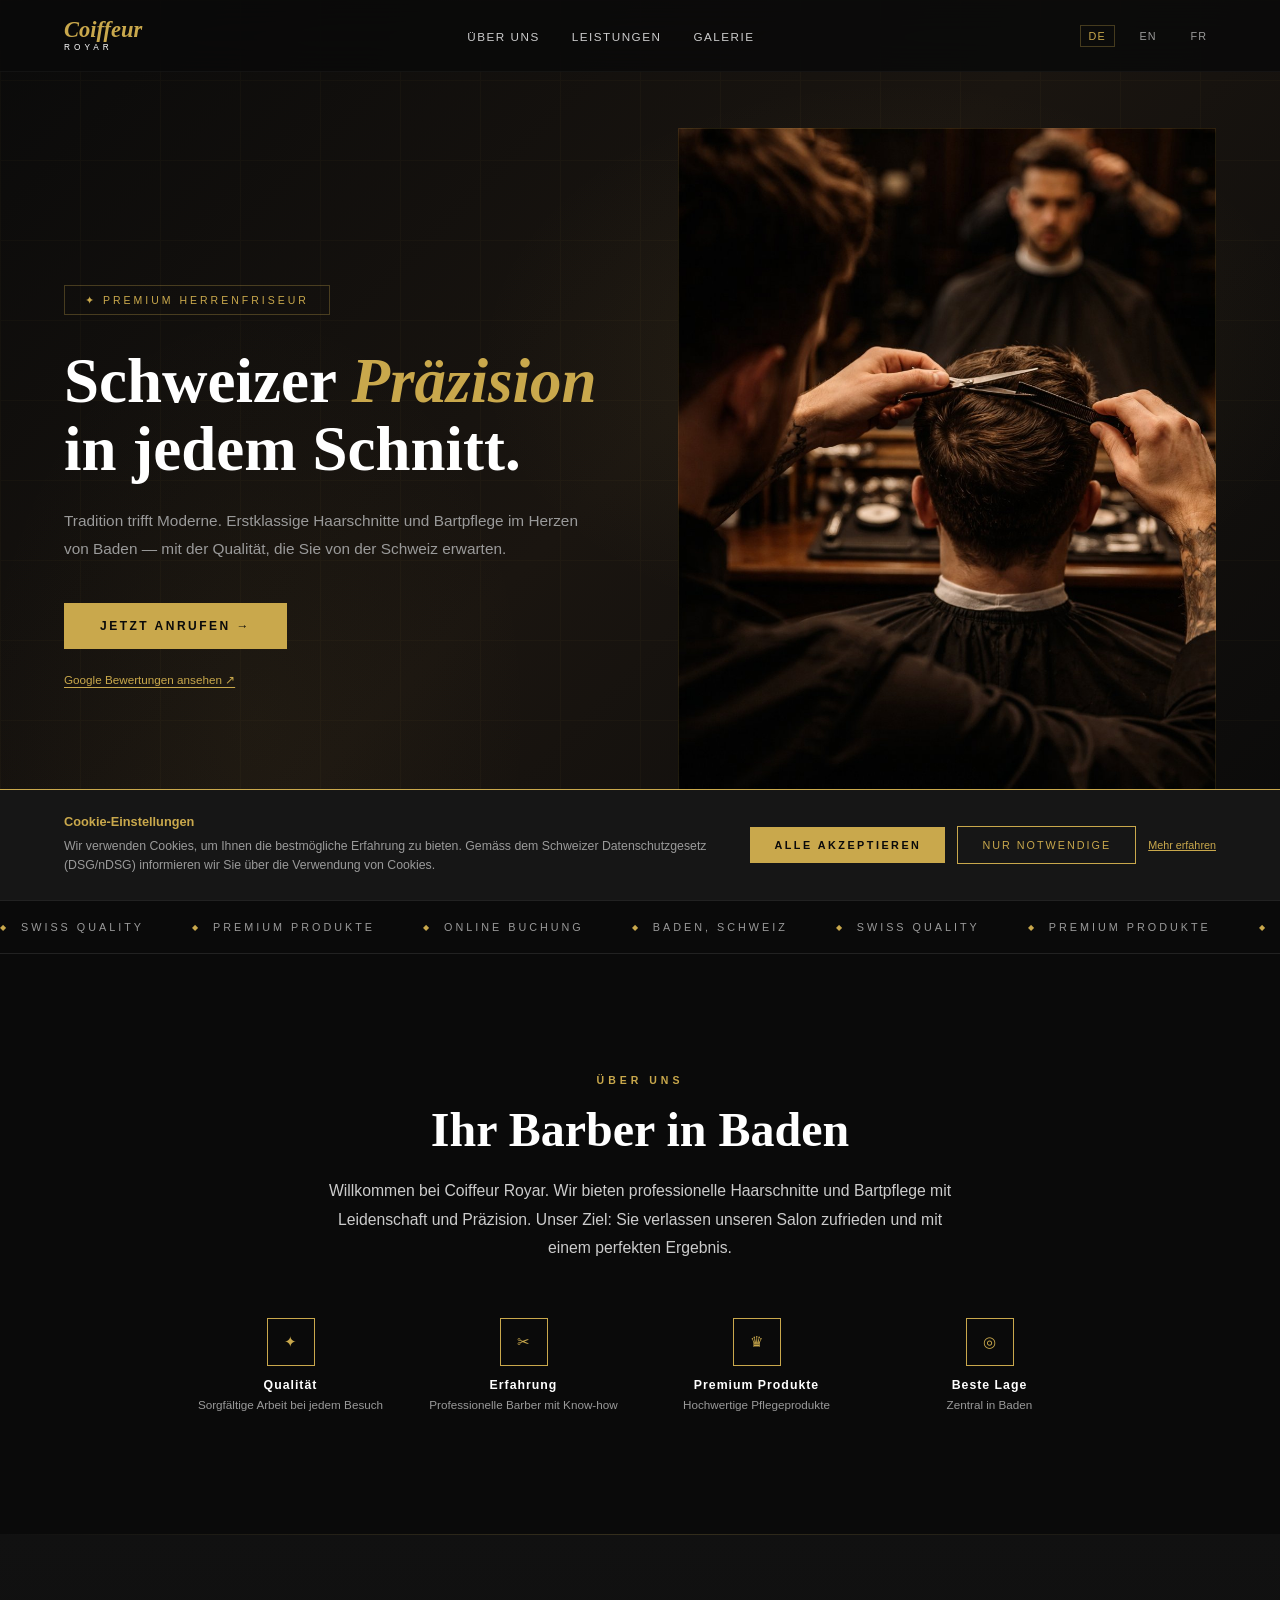
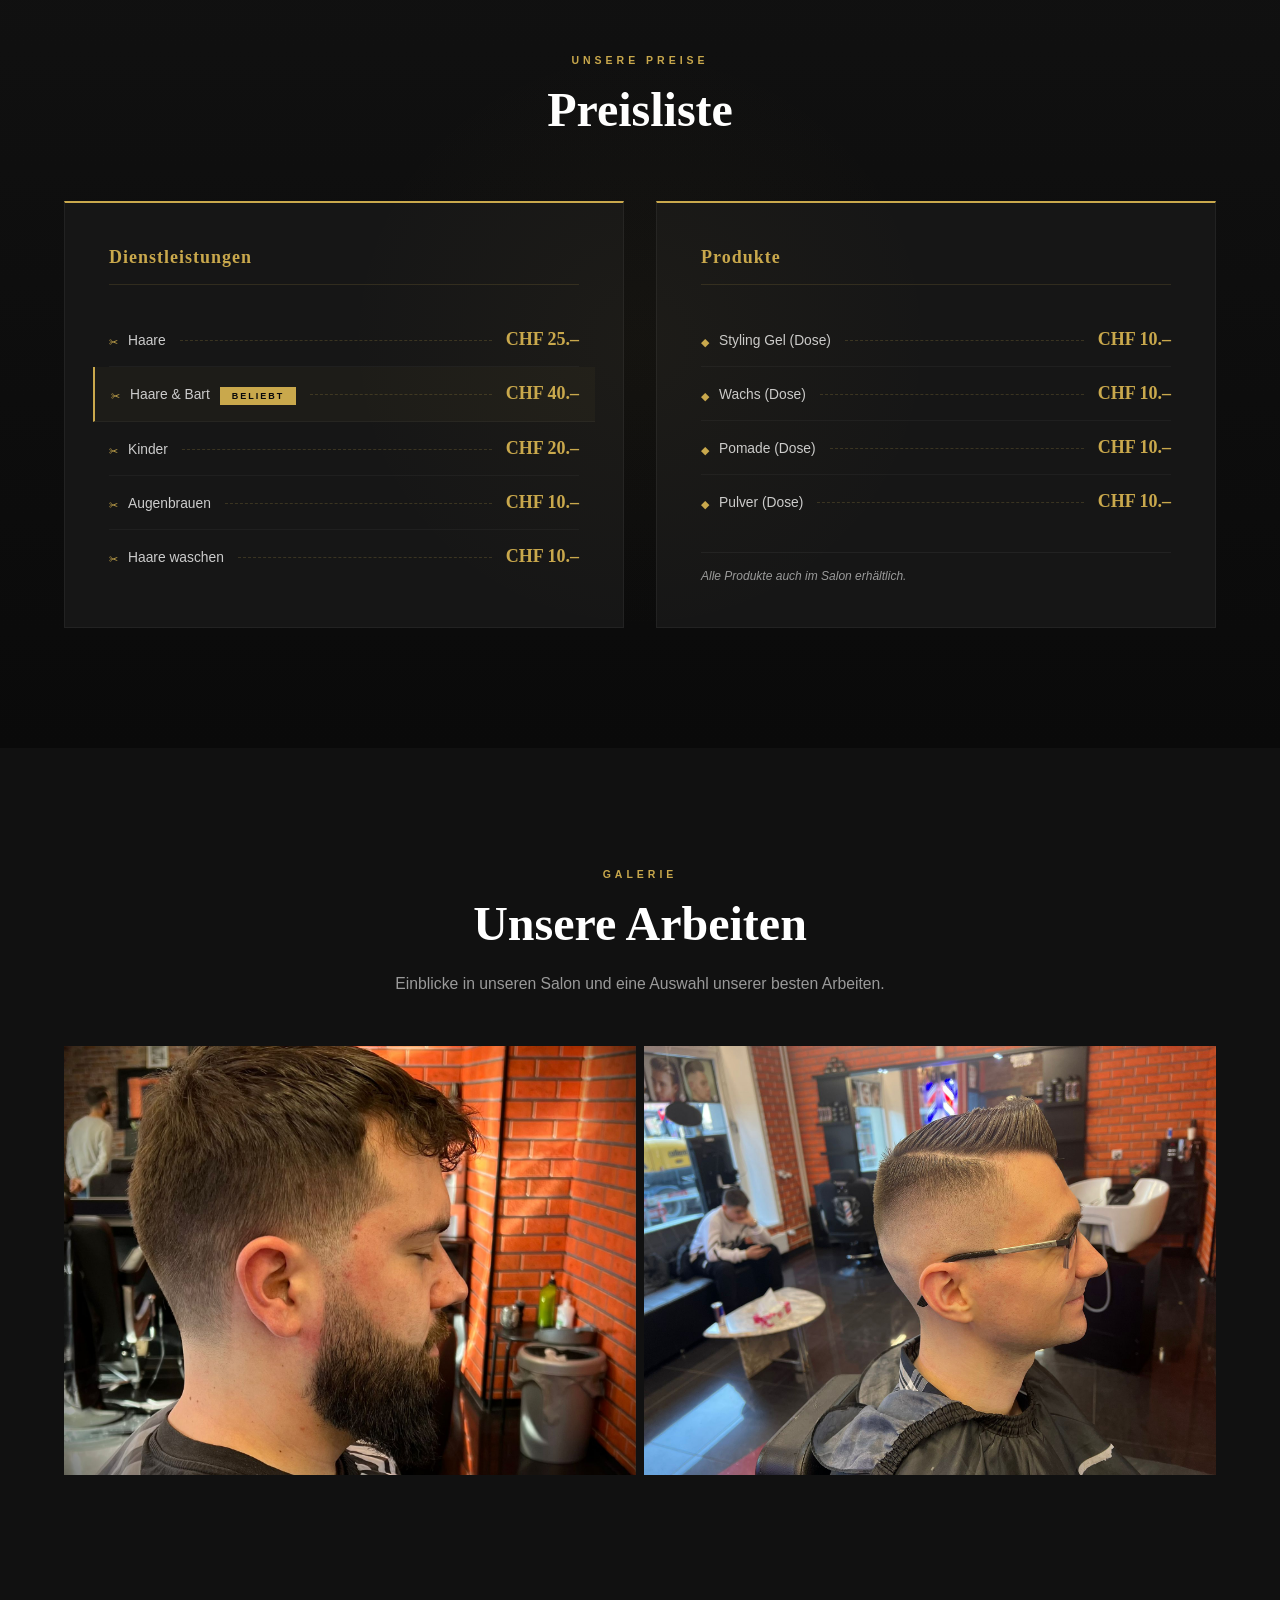
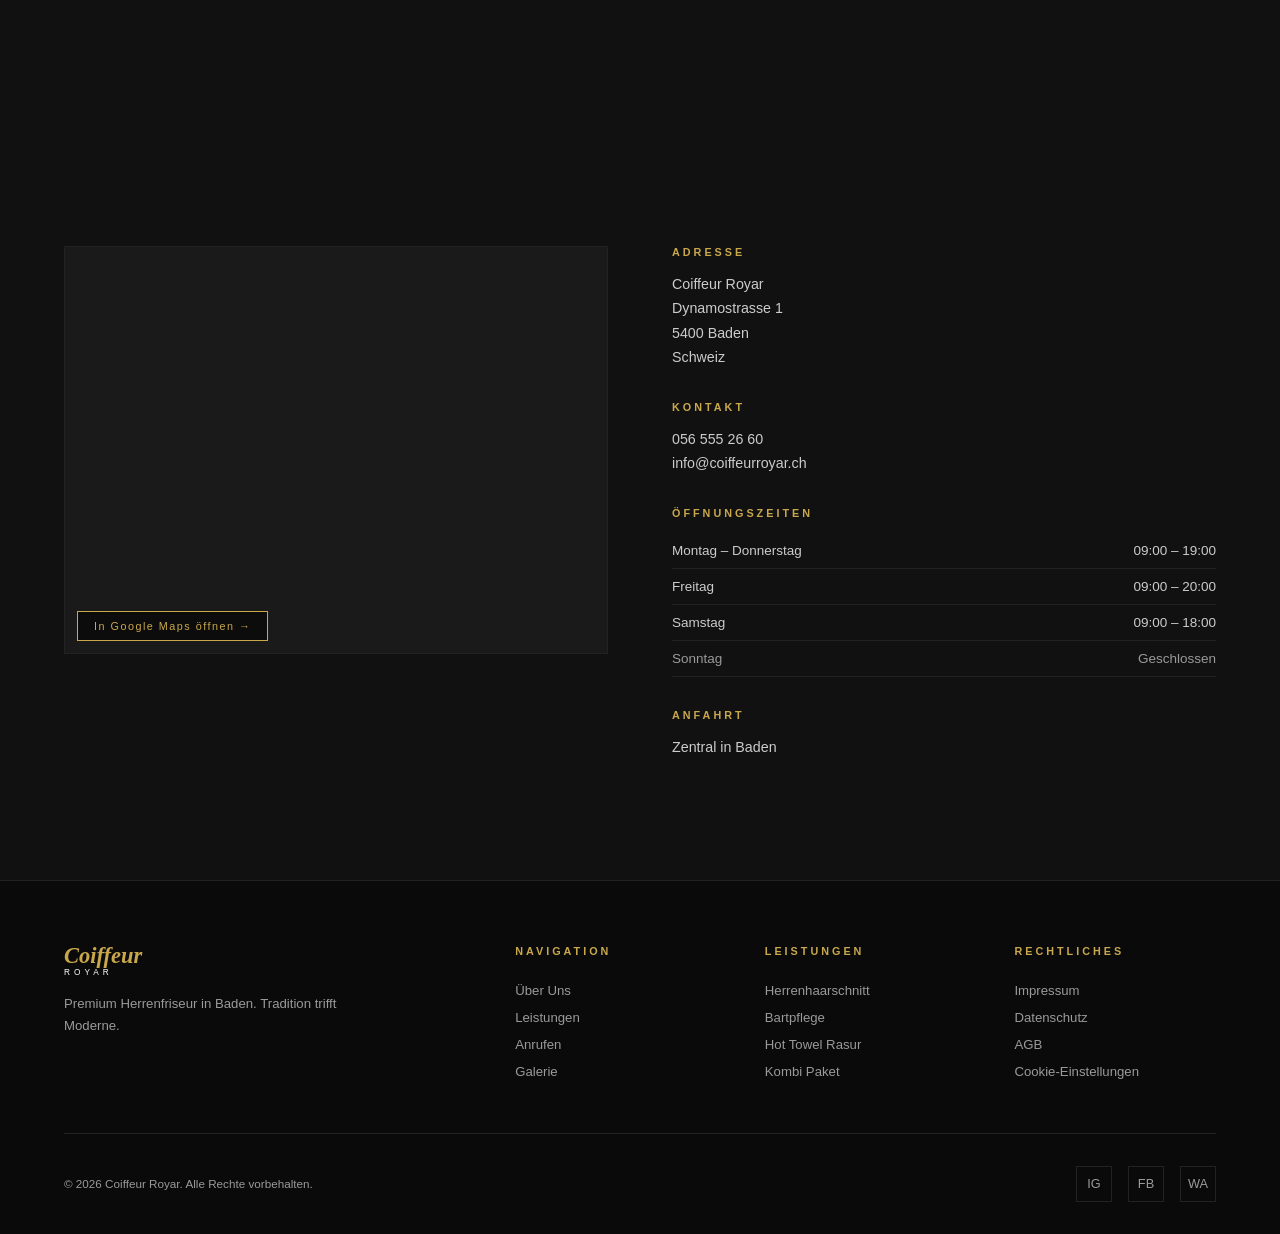
==== commit 3444771b: "index.html bos dosya sorunu duzeltildi, server.py log_message bug fix - index.html git'ten geri yukl" ====
--- a/index.html
+++ b/index.html
@@ -3,22 +3,22 @@
 <head>
 <meta charset="UTF-8">
 <meta name="viewport" content="width=device-width, initial-scale=1.0">
-<title>ROYAR BARBER SHOP — Premium Herrenfriseur Baden</title>
+<title>COIFFEUR ROYAR — Premium Herrenfriseur Baden</title>
 <meta name="description" content="Premium Herrenfriseur in Baden. Tradition trifft Moderne. Erleben Sie Schweizer Präzision in jedem Schnitt. Jetzt online Termin buchen.">
 <meta name="theme-color" content="#0A0A0A">
 <meta http-equiv="Cache-Control" content="no-cache, no-store, must-revalidate">
 <meta http-equiv="Content-Security-Policy" content="default-src 'self'; script-src 'self' 'unsafe-inline'; style-src 'self' https://fonts.googleapis.com 'unsafe-inline'; font-src 'self' https://fonts.gstatic.com; img-src 'self' data: blob:; frame-src https://www.google.com; connect-src 'self'">
-<link rel="canonical" href="https://royarbarbershop.ch/">
-<link rel="alternate" hreflang="de" href="https://royarbarbershop.ch/">
-<link rel="alternate" hreflang="en" href="https://royarbarbershop.ch/en/">
-<link rel="alternate" hreflang="fr" href="https://royarbarbershop.ch/fr/">
-<meta property="og:title" content="ROYAR BARBER SHOP — Premium Herrenfriseur in Baden">
+<link rel="canonical" href="https://coiffeurroyar.ch/">
+<link rel="alternate" hreflang="de" href="https://coiffeurroyar.ch/">
+<link rel="alternate" hreflang="en" href="https://coiffeurroyar.ch/en/">
+<link rel="alternate" hreflang="fr" href="https://coiffeurroyar.ch/fr/">
+<meta property="og:title" content="COIFFEUR ROYAR — Premium Herrenfriseur in Baden">
 <meta property="og:description" content="Tradition trifft Moderne. Schweizer Präzision in jedem Schnitt.">
 <meta property="og:type" content="website">
 <meta property="og:locale" content="de_CH">
 <meta property="og:locale:alternate" content="en_GB">
 <meta property="og:locale:alternate" content="fr_CH">
-<script type="application/ld+json">{"@context":"https://schema.org","@type":"BarberShop","name":"ROYAR BARBER SHOP","description":"Premium Herrenfriseur in Baden","url":"https://royarbarbershop.ch","image":"https://royarbarbershop.ch/hero.jpg","address":{"@type":"PostalAddress","streetAddress":"Dynamostrasse 1","addressLocality":"Baden","postalCode":"5400","addressRegion":"AG","addressCountry":"CH"},"geo":{"@type":"GeoCoordinates","latitude":47.3769,"longitude":8.5417},"telephone":"0565552660","email":"info@royarbarbershop.ch","priceRange":"CHF 10 - CHF 40","currenciesAccepted":"CHF","paymentAccepted":"Cash, Credit Card, TWINT","openingHoursSpecification":[{"@type":"OpeningHoursSpecification","dayOfWeek":["Monday","Tuesday","Wednesday","Thursday"],"opens":"09:00","closes":"19:00"},{"@type":"OpeningHoursSpecification","dayOfWeek":"Friday","opens":"09:00","closes":"20:00"},{"@type":"OpeningHoursSpecification","dayOfWeek":"Saturday","opens":"09:00","closes":"18:00"}],"hasOfferCatalog":{"@type":"OfferCatalog","name":"Dienstleistungen","itemListElement":[{"@type":"Offer","itemOffered":{"@type":"Service","name":"Haare"},"price":"25","priceCurrency":"CHF"},{"@type":"Offer","itemOffered":{"@type":"Service","name":"Haare & Bart"},"price":"40","priceCurrency":"CHF"},{"@type":"Offer","itemOffered":{"@type":"Service","name":"Kinder"},"price":"20","priceCurrency":"CHF"},{"@type":"Offer","itemOffered":{"@type":"Service","name":"Augenbrauen"},"price":"10","priceCurrency":"CHF"},{"@type":"Offer","itemOffered":{"@type":"Service","name":"Haare waschen"},"price":"10","priceCurrency":"CHF"}]}}</script>
+<script type="application/ld+json">{"@context":"https://schema.org","@type":"BarberShop","name":"COIFFEUR ROYAR","description":"Premium Herrenfriseur in Baden","url":"https://coiffeurroyar.ch","image":"https://coiffeurroyar.ch/hero.jpg","address":{"@type":"PostalAddress","streetAddress":"Dynamostrasse 1","addressLocality":"Baden","postalCode":"5400","addressRegion":"AG","addressCountry":"CH"},"geo":{"@type":"GeoCoordinates","latitude":47.3769,"longitude":8.5417},"telephone":"0565552660","email":"info@coiffeurroyar.ch","priceRange":"CHF 10 - CHF 40","currenciesAccepted":"CHF","paymentAccepted":"Cash, Credit Card, TWINT","openingHoursSpecification":[{"@type":"OpeningHoursSpecification","dayOfWeek":["Monday","Tuesday","Wednesday","Thursday"],"opens":"09:00","closes":"19:00"},{"@type":"OpeningHoursSpecification","dayOfWeek":"Friday","opens":"09:00","closes":"20:00"},{"@type":"OpeningHoursSpecification","dayOfWeek":"Saturday","opens":"09:00","closes":"18:00"}],"hasOfferCatalog":{"@type":"OfferCatalog","name":"Dienstleistungen","itemListElement":[{"@type":"Offer","itemOffered":{"@type":"Service","name":"Haare"},"price":"25","priceCurrency":"CHF"},{"@type":"Offer","itemOffered":{"@type":"Service","name":"Haare & Bart"},"price":"40","priceCurrency":"CHF"},{"@type":"Offer","itemOffered":{"@type":"Service","name":"Kinder"},"price":"20","priceCurrency":"CHF"},{"@type":"Offer","itemOffered":{"@type":"Service","name":"Augenbrauen"},"price":"10","priceCurrency":"CHF"},{"@type":"Offer","itemOffered":{"@type":"Service","name":"Haare waschen"},"price":"10","priceCurrency":"CHF"}]}}</script>
 <!-- Google Analytics 4 — wird später konfiguriert -->
 <link rel="icon" type="image/svg+xml" href="data:image/svg+xml,%3Csvg xmlns='http://www.w3.org/2000/svg' viewBox='0 0 32 32'%3E%3Crect width='32' height='32' rx='6' fill='%230A0A0A'/%3E%3Ctext x='50%25' y='54%25' dominant-baseline='middle' text-anchor='middle' font-family='Georgia,serif' font-size='20' font-weight='bold' fill='%23C9A84C'%3ER%3C/text%3E%3C/svg%3E">
 <link rel="preconnect" href="https://fonts.googleapis.com">
@@ -31,7 +31,7 @@
 <a href="#main" class="skip-link">Zum Inhalt springen</a>
 
 <nav id="nav" role="navigation" aria-label="Hauptnavigation"><div class="nav-in">
-<a href="#" class="logo" aria-label="Royar Barber Shop - Startseite"><span class="logo-text"><span class="logo-name">Royar</span><span class="logo-sub">BARBER SHOP</span></span></a>
+<a href="#" class="logo" aria-label="Coiffeur Royar - Startseite"><span class="logo-text"><span class="logo-name">Coiffeur</span><span class="logo-sub">ROYAR</span></span></a>
 <ul class="nav-links" role="list">
 <li><a href="#about" data-i18n="nav_about">Über Uns</a></li>
 <li><a href="#services" data-i18n="nav_services">Leistungen</a></li>
@@ -67,7 +67,7 @@
 </div>
 <div class="hero-vis">
 <div class="hero-frame">
-<img src="hero.png" alt="Royar Barber Shop" loading="eager">
+<img src="hero.png" alt="Coiffeur Royar" loading="eager">
 </div>
 </div>
 </div>
@@ -82,7 +82,7 @@
 <div class="about-center reveal">
 <div class="sl" data-i18n="about_label">Über Uns</div>
 <h2 class="st" id="about-title" data-i18n="about_title">Ihr Barber in Baden</h2>
-<p class="about-desc" data-i18n="about_p1">Willkommen bei Royar Barber Shop. Wir bieten professionelle Haarschnitte und Bartpflege mit Leidenschaft und Präzision. Unser Ziel: Sie verlassen unseren Salon zufrieden und mit einem perfekten Ergebnis.</p>
+<p class="about-desc" data-i18n="about_p1">Willkommen bei Coiffeur Royar. Wir bieten professionelle Haarschnitte und Bartpflege mit Leidenschaft und Präzision. Unser Ziel: Sie verlassen unseren Salon zufrieden und mit einem perfekten Ergebnis.</p>
 </div>
 <div class="about-feats reveal">
 <div class="about-feat"><div class="af-icon" aria-hidden="true">✦</div><div class="af-text"><h4 data-i18n="about_f1_title">Qualität</h4><p data-i18n="about_f1_desc">Sorgfältige Arbeit bei jedem Besuch</p></div></div>
@@ -151,8 +151,8 @@
 <div class="loc-map reveal"><iframe src="https://www.google.com/maps/embed?pb=!1m18!1m12!1m3!1d2000!2d8.3064!3d47.4734!2m3!1f0!2f0!3f0!3m2!1i1024!2i768!4f13.1!3m3!1m2!1s0x47906cc76164c001%3A0x74dcf6cd26779edf!2sRoyar%20Barber%20Shop!5e0!3m2!1sde!4v1" width="100%" height="100%" style="border:0;filter:grayscale(1) invert(0.92) contrast(0.9) brightness(0.8)" allowfullscreen loading="lazy" referrerpolicy="no-referrer-when-downgrade"></iframe>
 <a href="https://maps.google.com/maps/place//data=!4m2!3m1!1s0x47906cc76164c001:0x74dcf6cd26779edf" target="_blank" rel="noopener" class="map-link" data-i18n="map_open">In Google Maps öffnen →</a></div>
 <div class="loc-info reveal">
-<div class="ib"><h4 data-i18n="loc_address">Adresse</h4><p data-i18n="loc_address_val" data-i18n-html="true">Royar Barber Shop<br>Dynamostrasse 1<br>5400 Baden<br>Schweiz</p></div>
-<div class="ib"><h4 data-i18n="nav_contact">Kontakt</h4><p><a href="tel:0565552660" aria-label="Anrufen: 056 555 26 60">056 555 26 60</a></p><p><a href="mailto:info@royarbarbershop.ch">info@royarbarbershop.ch</a></p></div>
+<div class="ib"><h4 data-i18n="loc_address">Adresse</h4><p data-i18n="loc_address_val" data-i18n-html="true">Coiffeur Royar<br>Dynamostrasse 1<br>5400 Baden<br>Schweiz</p></div>
+<div class="ib"><h4 data-i18n="nav_contact">Kontakt</h4><p><a href="tel:0565552660" aria-label="Anrufen: 056 555 26 60">056 555 26 60</a></p><p><a href="mailto:info@coiffeurroyar.ch">info@coiffeurroyar.ch</a></p></div>
 <div class="ib"><h4 data-i18n="loc_hours">Öffnungszeiten</h4><table class="ht" aria-label="Öffnungszeiten"><tr><td data-i18n="loc_mon_thu">Montag – Donnerstag</td><td>09:00 – 19:00</td></tr><tr><td data-i18n="loc_friday">Freitag</td><td>09:00 – 20:00</td></tr><tr><td data-i18n="loc_saturday">Samstag</td><td>09:00 – 18:00</td></tr><tr><td class="ht-off" data-i18n="loc_sunday">Sonntag</td><td class="ht-off" data-i18n="loc_closed">Geschlossen</td></tr></table></div>
 <div class="ib"><h4 data-i18n="loc_directions">Anfahrt</h4><p data-i18n="loc_directions_val" data-i18n-html="true">Zentral in Baden</p></div>
 </div></div></div></section>
@@ -163,12 +163,12 @@
 
 <footer role="contentinfo"><div class="ctn">
 <div class="ft-grid">
-<div class="ft-brand"><a href="#" class="logo" aria-label="Royar Barber Shop"><span class="logo-text"><span class="logo-name">Royar</span><span class="logo-sub">BARBER SHOP</span></span></a><p data-i18n="footer_desc">Premium Herrenfriseur in Baden. Tradition trifft Moderne.</p></div>
+<div class="ft-brand"><a href="#" class="logo" aria-label="Coiffeur Royar"><span class="logo-text"><span class="logo-name">Coiffeur</span><span class="logo-sub">ROYAR</span></span></a><p data-i18n="footer_desc">Premium Herrenfriseur in Baden. Tradition trifft Moderne.</p></div>
 <div class="ft-col"><h4 data-i18n="footer_nav">Navigation</h4><a href="#about" data-i18n="nav_about">Über Uns</a><a href="#services" data-i18n="nav_services">Leistungen</a><a href="tel:0565552660" data-i18n="nav_call">Anrufen</a><a href="#gallery" data-i18n="nav_gallery">Galerie</a></div>
 <div class="ft-col"><h4 data-i18n="nav_services">Leistungen</h4><a href="#services" data-i18n="svc1_name">Herrenhaarschnitt</a><a href="#services" data-i18n="svc2_name">Bartpflege</a><a href="#services" data-i18n="svc3_name">Hot Towel Rasur</a><a href="#services" data-i18n="svc5_name">Kombi Paket</a></div>
 <div class="ft-col"><h4 data-i18n="footer_legal">Rechtliches</h4><a href="impressum.html" target="_blank" data-i18n="footer_imprint">Impressum</a><a href="datenschutz.html" target="_blank" data-i18n="footer_privacy">Datenschutz</a><a href="agb.html" target="_blank" data-i18n="footer_terms">AGB</a><a href="cookie-richtlinie.html" target="_blank" data-i18n="footer_cookies">Cookie-Einstellungen</a></div>
 </div>
-<div class="ft-btm"><span data-i18n="footer_copy">© 2026 Royar Barber Shop. Alle Rechte vorbehalten.</span><div class="ft-soc"><a href="https://instagram.com" target="_blank" rel="noopener" aria-label="Instagram">IG</a><a href="https://facebook.com" target="_blank" rel="noopener" aria-label="Facebook">FB</a><a href="https://wa.me/41565552660" target="_blank" rel="noopener" aria-label="WhatsApp">WA</a></div></div>
+<div class="ft-btm"><span data-i18n="footer_copy">© 2026 Coiffeur Royar. Alle Rechte vorbehalten.</span><div class="ft-soc"><a href="https://instagram.com" target="_blank" rel="noopener" aria-label="Instagram">IG</a><a href="https://facebook.com" target="_blank" rel="noopener" aria-label="Facebook">FB</a><a href="https://wa.me/41565552660" target="_blank" rel="noopener" aria-label="WhatsApp">WA</a></div></div>
 </div></footer>
 
 
